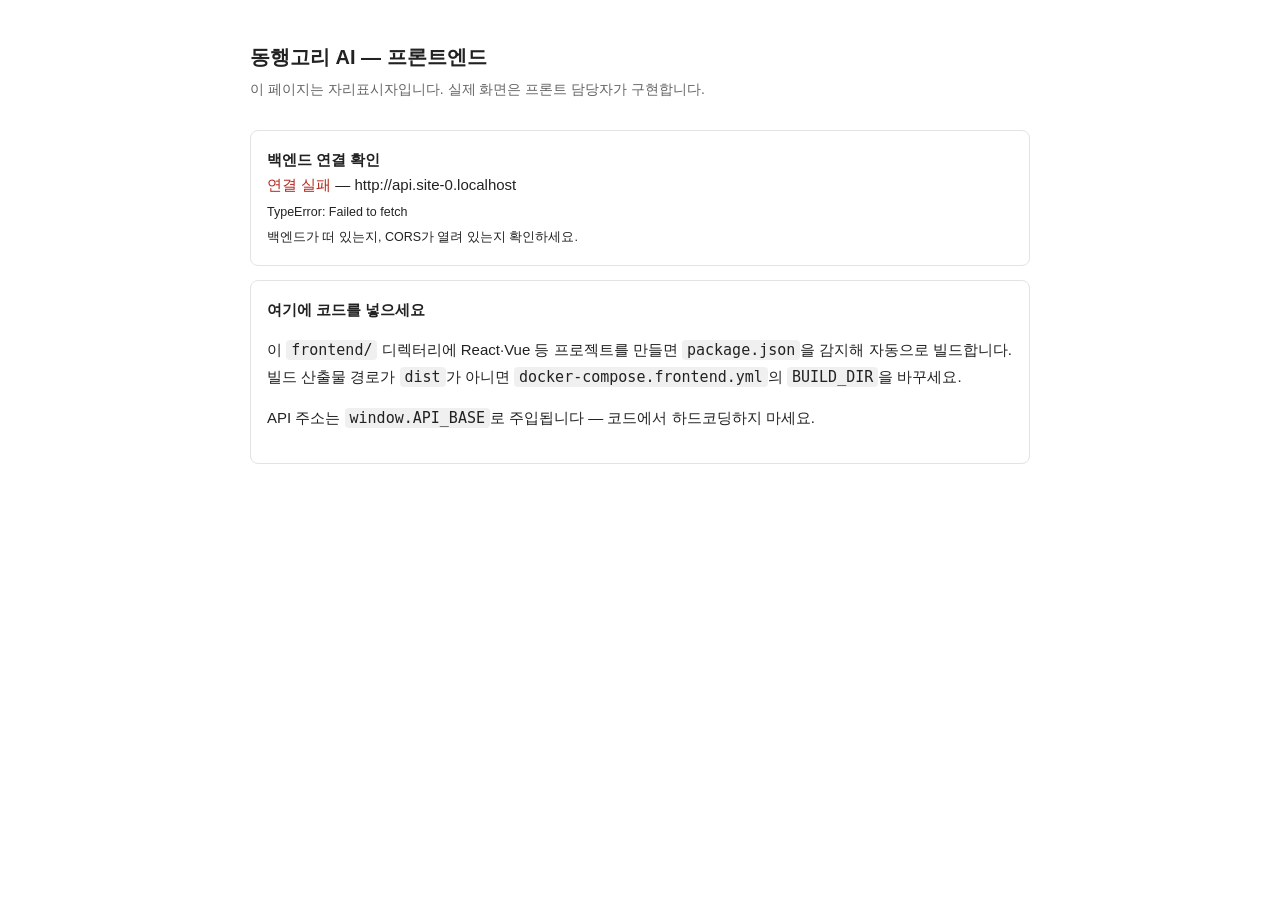
==== frontend/public/index.html @ f9913fb8 "프론트 자리표시자 API 주소 도출 버그 수정 location.origin.replace('//', '//api.') 는 첫 라벨을 '교체'하지 않고 '접두'로 붙인다. 그래서 d" ====
<!doctype html>
<html lang="ko">
<meta charset="utf-8">
<meta name="viewport" content="width=device-width, initial-scale=1">
<title>동행고리 AI — 프론트 자리</title>
<style>
  body { font: 15px/1.7 -apple-system, 'Apple SD Gothic Neo', sans-serif;
         max-width: 780px; margin: 40px auto; padding: 0 20px; color: #222; }
  h1 { font-size: 20px; margin-bottom: 4px; }
  .sub { color: #666; font-size: 14px; margin-bottom: 28px; }
  .box { border: 1px solid #e3e3e3; border-radius: 8px; padding: 16px; margin: 14px 0; }
  .ok { color: #0a7a34; } .bad { color: #b3261e; }
  pre { background: #f6f6f6; padding: 12px; border-radius: 6px; overflow: auto; font-size: 13px; }
  code { background: #f0f0f0; padding: 1px 5px; border-radius: 4px; }
</style>

<h1>동행고리 AI — 프론트엔드</h1>
<div class="sub">이 페이지는 자리표시자입니다. 실제 화면은 프론트 담당자가 구현합니다.</div>

<div class="box">
  <strong>백엔드 연결 확인</strong>
  <div id="result">확인 중…</div>
  <pre id="detail" hidden></pre>
</div>

<div class="box">
  <strong>여기에 코드를 넣으세요</strong>
  <p>이 <code>frontend/</code> 디렉터리에 React·Vue 등 프로젝트를 만들면
     <code>package.json</code>을 감지해 자동으로 빌드합니다.
     빌드 산출물 경로가 <code>dist</code>가 아니면
     <code>docker-compose.frontend.yml</code>의 <code>BUILD_DIR</code>을 바꾸세요.</p>
  <p>API 주소는 <code>window.API_BASE</code>로 주입됩니다 —
     코드에서 하드코딩하지 마세요.</p>
</div>

<script>
  // API 주소는 빌드 시점이 아니라 실행 시점에 정해진다.
  // 로컬 개발이면 localhost:8000, 배포면 첫 라벨을 api 로 바꾼 주소.
  //   donghaenggori.dohyeongops.com → api.dohyeongops.com
  // (접두로 붙이면 api.donghaenggori.dohyeongops.com 이 되어 존재하지 않는다)
  window.API_BASE = (function () {
    var h = location.hostname;
    if (h === 'localhost' || h === '127.0.0.1') return 'http://localhost:8000';
    var p = h.split('.');
    if (p.length >= 3) p[0] = 'api';      // 서브도메인 교체
    else p.unshift('api');                // 최상위 도메인이면 앞에 붙임
    return location.protocol + '//' + p.join('.');
  })();

  const el = document.getElementById('result');
  const detail = document.getElementById('detail');

  fetch(window.API_BASE + '/api/status')
    .then(r => r.json())
    .then(d => {
      el.innerHTML = '<span class="ok">연결됨</span> — ' + window.API_BASE
        + '<br>의도 모델: <b>' + d.intent_model + '</b>'
        + (d.stt ? ' · STT: <b>' + d.stt.model + ' / ' + d.stt.device + '</b>' : '');
      detail.hidden = false;
      detail.textContent = JSON.stringify(d, null, 2);
    })
    .catch(e => {
      el.innerHTML = '<span class="bad">연결 실패</span> — ' + window.API_BASE
        + '<br><small>' + e + '</small>'
        + '<br><small>백엔드가 떠 있는지, CORS가 열려 있는지 확인하세요.</small>';
    });
</script>
</html>
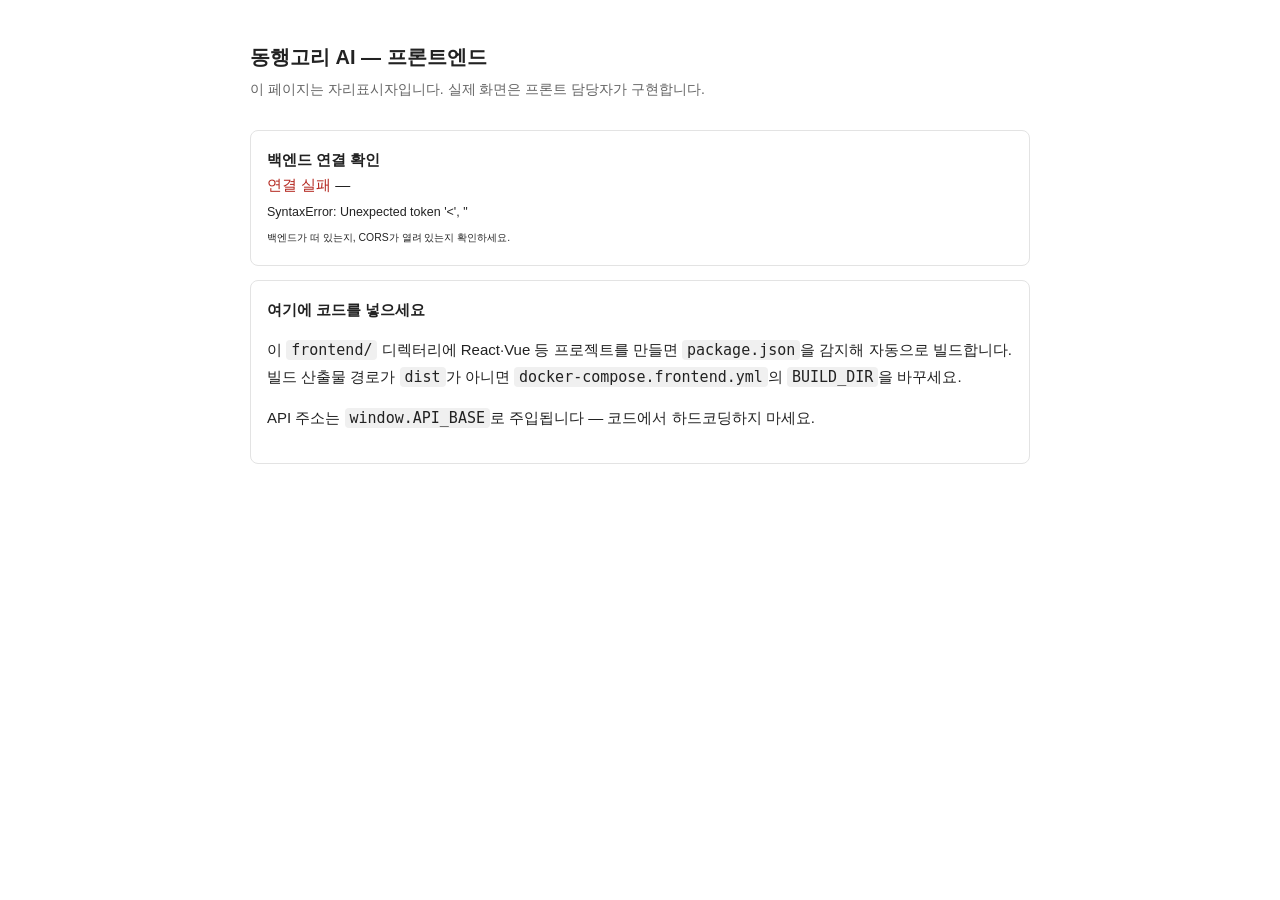
==== commit 2c252564: "프론트/백엔드를 같은 오리진으로 — nginx 리버스 프록시 서브도메인을 나눴더니(api.dohyeongops.com) 문제가 겹쳤다.   · Access 를 API 에 걸면 브라" ====
--- a/frontend/public/index.html
+++ b/frontend/public/index.html
@@ -34,18 +34,16 @@
 </div>
 
 <script>
-  // API 주소는 빌드 시점이 아니라 실행 시점에 정해진다.
-  // 로컬 개발이면 localhost:8000, 배포면 첫 라벨을 api 로 바꾼 주소.
-  //   donghaenggori.dohyeongops.com → api.dohyeongops.com
-  // (접두로 붙이면 api.donghaenggori.dohyeongops.com 이 되어 존재하지 않는다)
-  window.API_BASE = (function () {
-    var h = location.hostname;
-    if (h === 'localhost' || h === '127.0.0.1') return 'http://localhost:8000';
-    var p = h.split('.');
-    if (p.length >= 3) p[0] = 'api';      // 서브도메인 교체
-    else p.unshift('api');                // 최상위 도메인이면 앞에 붙임
-    return location.protocol + '//' + p.join('.');
-  })();
+  // API 는 같은 오리진이다. nginx 가 /api/ 를 백엔드 컨테이너로 넘긴다.
+  // 그래서 주소를 만들 필요가 없다 — 상대 경로만 쓰면 된다.
+  //
+  // 예외는 프론트를 npm run dev(:5173 등)로 띄웠을 때뿐이다. 그때는 nginx 를
+  // 거치지 않으므로 백엔드를 직접 가리킨다. 개발 서버의 proxy 설정을 쓰면
+  // 이 분기도 없앨 수 있다(frontend/README.md 참조).
+  window.API_BASE = (location.port && location.port !== '80' && location.port !== '443'
+                     && location.hostname === 'localhost' && location.port !== '3000')
+      ? 'http://localhost:8000'
+      : '';
 
   const el = document.getElementById('result');
   const detail = document.getElementById('detail');
@@ -53,7 +51,7 @@
   fetch(window.API_BASE + '/api/status')
     .then(r => r.json())
     .then(d => {
-      el.innerHTML = '<span class="ok">연결됨</span> — ' + window.API_BASE
+      el.innerHTML = '<span class="ok">연결됨</span> — ' + (window.API_BASE || location.origin + " (같은 오리진)")
         + '<br>의도 모델: <b>' + d.intent_model + '</b>'
         + (d.stt ? ' · STT: <b>' + d.stt.model + ' / ' + d.stt.device + '</b>' : '');
       detail.hidden = false;
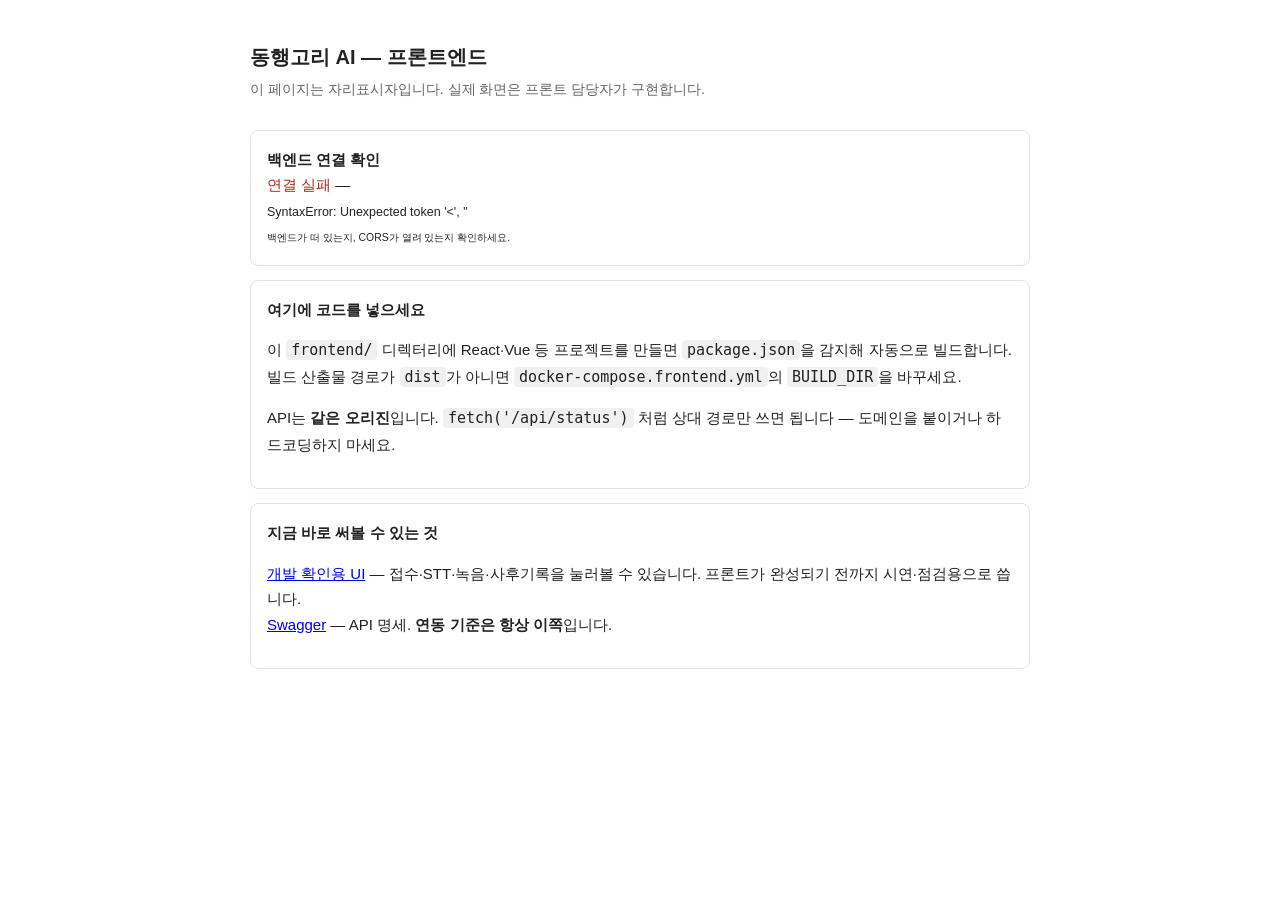
==== commit c4dd8d18: "개발 확인용 UI 를 /dev 로 되살림 프론트가 / 를 가져가면서 백엔드의 개발 UI(접수 폼·STT·녹음·사후기록)가 터널로는 접근할 수 없게 됐다. 프론트가 완성되기 전까지 " ====
--- a/frontend/public/index.html
+++ b/frontend/public/index.html
@@ -29,8 +29,17 @@
      <code>package.json</code>을 감지해 자동으로 빌드합니다.
      빌드 산출물 경로가 <code>dist</code>가 아니면
      <code>docker-compose.frontend.yml</code>의 <code>BUILD_DIR</code>을 바꾸세요.</p>
-  <p>API 주소는 <code>window.API_BASE</code>로 주입됩니다 —
-     코드에서 하드코딩하지 마세요.</p>
+  <p>API는 <strong>같은 오리진</strong>입니다. <code>fetch('/api/status')</code> 처럼
+     상대 경로만 쓰면 됩니다 — 도메인을 붙이거나 하드코딩하지 마세요.</p>
+</div>
+
+<div class="box">
+  <strong>지금 바로 써볼 수 있는 것</strong>
+  <p>
+    <a href="/dev">개발 확인용 UI</a> — 접수·STT·녹음·사후기록을 눌러볼 수 있습니다.
+    프론트가 완성되기 전까지 시연·점검용으로 씁니다.<br>
+    <a href="/docs">Swagger</a> — API 명세. <b>연동 기준은 항상 이쪽</b>입니다.
+  </p>
 </div>
 
 <script>
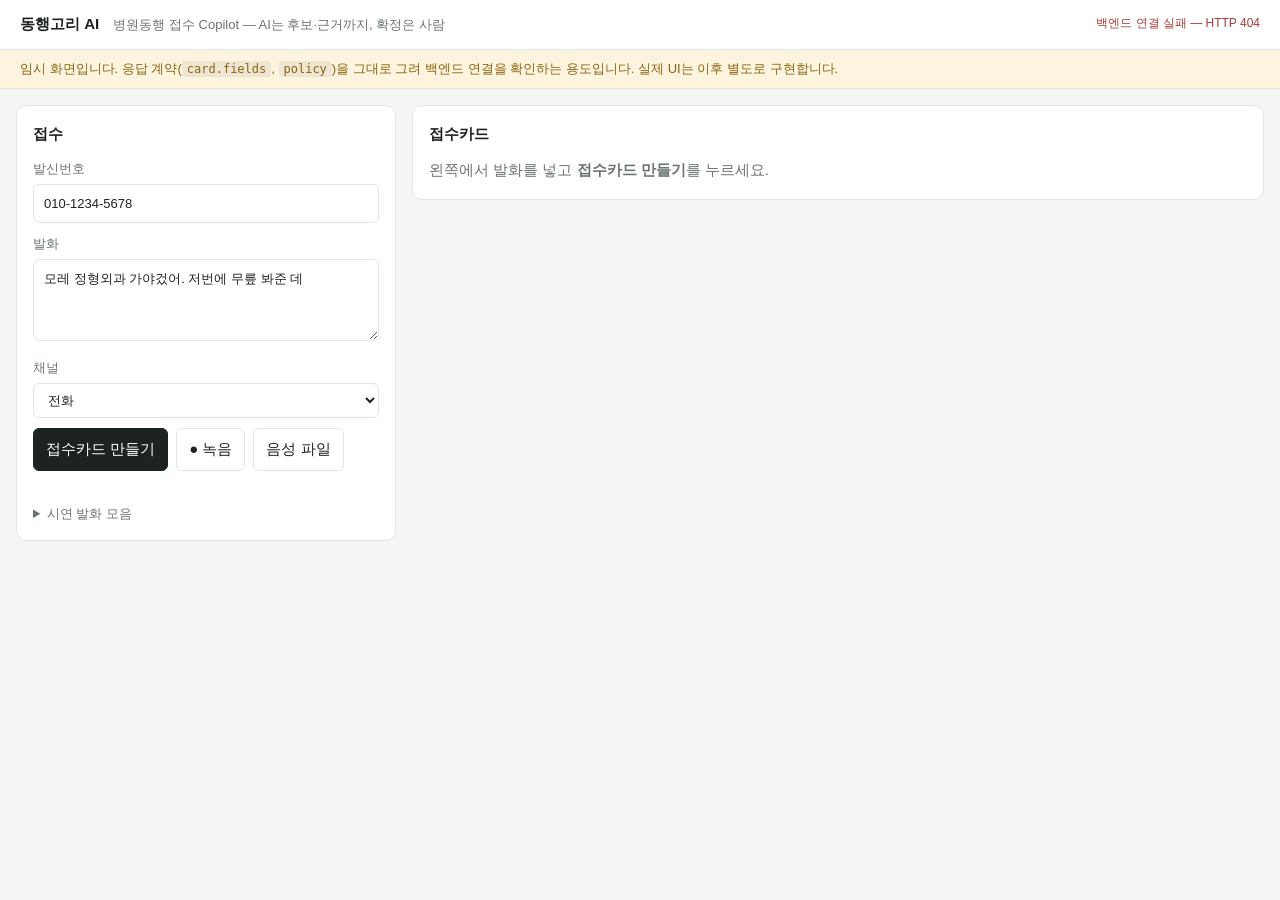
==== commit b8c1bd6e: "feat: 임시 웹 화면 — 계약을 그대로 그려 연결 지점을 잡는다 프론트를 제대로 만들기 전에, 백엔드 응답을 눈으로 보고 배선을 확인할 수 있는 최소 화면을 넣었다. 빌드 도구" ====
--- a/frontend/public/index.html
+++ b/frontend/public/index.html
@@ -1,75 +1,81 @@
 <!doctype html>
 <html lang="ko">
+<head>
 <meta charset="utf-8">
 <meta name="viewport" content="width=device-width, initial-scale=1">
-<title>동행고리 AI — 프론트 자리</title>
-<style>
-  body { font: 15px/1.7 -apple-system, 'Apple SD Gothic Neo', sans-serif;
-         max-width: 780px; margin: 40px auto; padding: 0 20px; color: #222; }
-  h1 { font-size: 20px; margin-bottom: 4px; }
-  .sub { color: #666; font-size: 14px; margin-bottom: 28px; }
-  .box { border: 1px solid #e3e3e3; border-radius: 8px; padding: 16px; margin: 14px 0; }
-  .ok { color: #0a7a34; } .bad { color: #b3261e; }
-  pre { background: #f6f6f6; padding: 12px; border-radius: 6px; overflow: auto; font-size: 13px; }
-  code { background: #f0f0f0; padding: 1px 5px; border-radius: 4px; }
-</style>
+<title>동행고리 AI</title>
+<link rel="stylesheet" href="style.css">
+</head>
+<body>
 
-<h1>동행고리 AI — 프론트엔드</h1>
-<div class="sub">이 페이지는 자리표시자입니다. 실제 화면은 프론트 담당자가 구현합니다.</div>
+<header class="topbar">
+  <div>
+    <strong>동행고리 AI</strong>
+    <span class="sub">병원동행 접수 Copilot — AI는 후보·근거까지, 확정은 사람</span>
+  </div>
+  <div class="status" id="sysStatus">상태 확인 중…</div>
+</header>
 
-<div class="box">
-  <strong>백엔드 연결 확인</strong>
-  <div id="result">확인 중…</div>
-  <pre id="detail" hidden></pre>
+<!--
+  임시 화면이다. 배선을 확인하고 계약을 눈으로 보려고 만든 것이라
+  디자인은 최소한만 넣었다. 제대로 만들 때 api.js 는 그대로 쓰고
+  이 파일과 style.css 만 갈아끼우면 된다.
+-->
+<div class="note">
+  임시 화면입니다. 응답 계약(<code>card.fields</code>, <code>policy</code>)을 그대로 그려
+  백엔드 연결을 확인하는 용도입니다. 실제 UI는 이후 별도로 구현합니다.
 </div>
 
-<div class="box">
-  <strong>여기에 코드를 넣으세요</strong>
-  <p>이 <code>frontend/</code> 디렉터리에 React·Vue 등 프로젝트를 만들면
-     <code>package.json</code>을 감지해 자동으로 빌드합니다.
-     빌드 산출물 경로가 <code>dist</code>가 아니면
-     <code>docker-compose.frontend.yml</code>의 <code>BUILD_DIR</code>을 바꾸세요.</p>
-  <p>API는 <strong>같은 오리진</strong>입니다. <code>fetch('/api/status')</code> 처럼
-     상대 경로만 쓰면 됩니다 — 도메인을 붙이거나 하드코딩하지 마세요.</p>
-</div>
+<main>
+  <!-- ── 화면 02 접수 입력 ───────────────────────────── -->
+  <section class="panel">
+    <h2>접수</h2>
 
-<div class="box">
-  <strong>지금 바로 써볼 수 있는 것</strong>
-  <p>
-    <a href="/dev">개발 확인용 UI</a> — 접수·STT·녹음·사후기록을 눌러볼 수 있습니다.
-    프론트가 완성되기 전까지 시연·점검용으로 씁니다.<br>
-    <a href="/docs">Swagger</a> — API 명세. <b>연동 기준은 항상 이쪽</b>입니다.
-  </p>
-</div>
+    <label>발신번호
+      <input id="phone" value="010-1234-5678" placeholder="010-0000-0000">
+    </label>
 
-<script>
-  // API 는 같은 오리진이다. nginx 가 /api/ 를 백엔드 컨테이너로 넘긴다.
-  // 그래서 주소를 만들 필요가 없다 — 상대 경로만 쓰면 된다.
-  //
-  // 예외는 프론트를 npm run dev(:5173 등)로 띄웠을 때뿐이다. 그때는 nginx 를
-  // 거치지 않으므로 백엔드를 직접 가리킨다. 개발 서버의 proxy 설정을 쓰면
-  // 이 분기도 없앨 수 있다(frontend/README.md 참조).
-  window.API_BASE = (location.port && location.port !== '80' && location.port !== '443'
-                     && location.hostname === 'localhost' && location.port !== '3000')
-      ? 'http://localhost:8000'
-      : '';
+    <label>발화
+      <textarea id="utterance" rows="3"
+        placeholder="예) 모레 정형외과 가야겄어. 저번에 무릎 봐준 데">모레 정형외과 가야겄어. 저번에 무릎 봐준 데</textarea>
+    </label>
 
-  const el = document.getElementById('result');
-  const detail = document.getElementById('detail');
+    <label>채널
+      <select id="channel">
+        <option>전화</option>
+        <option>앱·웹(보호자)</option>
+        <option>직접(기관)</option>
+      </select>
+    </label>
 
-  fetch(window.API_BASE + '/api/status')
-    .then(r => r.json())
-    .then(d => {
-      el.innerHTML = '<span class="ok">연결됨</span> — ' + (window.API_BASE || location.origin + " (같은 오리진)")
-        + '<br>의도 모델: <b>' + d.intent_model + '</b>'
-        + (d.stt ? ' · STT: <b>' + d.stt.model + ' / ' + d.stt.device + '</b>' : '');
-      detail.hidden = false;
-      detail.textContent = JSON.stringify(d, null, 2);
-    })
-    .catch(e => {
-      el.innerHTML = '<span class="bad">연결 실패</span> — ' + window.API_BASE
-        + '<br><small>' + e + '</small>'
-        + '<br><small>백엔드가 떠 있는지, CORS가 열려 있는지 확인하세요.</small>';
-    });
-</script>
+    <div class="row">
+      <button id="btnIntake" class="primary">접수카드 만들기</button>
+      <button id="btnRec">● 녹음</button>
+      <input type="file" id="audioFile" accept="audio/*" hidden>
+      <button id="btnPick">음성 파일</button>
+    </div>
+    <div class="hint" id="recHint"></div>
+
+    <details class="samples">
+      <summary>시연 발화 모음</summary>
+      <button class="sample" data-phone="010-1234-5678" data-text="모레 정형외과 가야겄어. 저번에 무릎 봐준 데">단골 → 확인됨</button>
+      <button class="sample" data-phone="010-1234-5678" data-text="내일 아니고 모레 오후 2시 반에 가야 해">날짜 자기수정 + 시각</button>
+      <button class="sample" data-phone="010-1234-5678" data-text="모레 3시에 정형외과 가야 해">오전·오후 불명 → 되묻기</button>
+      <button class="sample" data-phone="010-7777-8888" data-text="내일 그 큰 병원 좀 가야 쓰겄는디">이력 없음 → 확인 필요</button>
+      <button class="sample" data-phone="010-9876-5432" data-text="느그 어매 병원 좀 델꼬 가야 쓰겄는디">보호자 대리 전화</button>
+      <button class="sample" data-phone="010-0000-0000" data-text="병원 좀 가야 해">미등록 번호</button>
+      <button class="sample" data-phone="010-1234-5678" data-text="가슴이 답답하고 숨이 차">긴급 → 접수 중단</button>
+      <button class="sample" data-phone="010-1234-5678" data-text="고맙습니다 수고하세요">확신 낮은 긴급 → 확인 요청</button>
+    </details>
+  </section>
+
+  <!-- ── 화면 03 접수카드 ────────────────────────────── -->
+  <section class="panel" id="resultPanel">
+    <h2>접수카드</h2>
+    <div id="result" class="empty">왼쪽에서 발화를 넣고 <b>접수카드 만들기</b>를 누르세요.</div>
+  </section>
+</main>
+
+<script type="module" src="app.js"></script>
+</body>
 </html>
--- a/frontend/public/style.css
+++ b/frontend/public/style.css
@@ -0,0 +1,117 @@
+/* 임시 화면용 최소 스타일. 제대로 만들 때 통째로 버려도 되는 파일이다. */
+
+:root {
+  --ink: #1c2320; --muted: #6b7570; --line: #e2e6e3; --paper: #fff;
+  --ok: #1f7a4d; --ok-bg: #e9f5ee;
+  --guess: #8a6410; --guess-bg: #fdf4e0;
+  --need: #a63b36; --need-bg: #fdecea;
+}
+
+* { box-sizing: border-box; }
+body {
+  margin: 0; color: var(--ink); background: #f5f6f4;
+  font: 15px/1.65 -apple-system, 'Apple SD Gothic Neo', 'Malgun Gothic', sans-serif;
+}
+
+.topbar {
+  display: flex; justify-content: space-between; align-items: center; gap: 16px;
+  padding: 12px 20px; background: var(--paper); border-bottom: 1px solid var(--line);
+}
+.topbar .sub { color: var(--muted); font-size: 13px; margin-left: 10px; }
+.status { font-size: 12px; color: var(--muted); text-align: right; }
+.status.warn { color: var(--guess); }
+.status.bad { color: var(--need); }
+
+.note {
+  margin: 0; padding: 8px 20px; font-size: 13px;
+  background: var(--guess-bg); color: var(--guess); border-bottom: 1px solid var(--line);
+}
+code { background: rgba(0,0,0,.06); padding: 1px 5px; border-radius: 4px; font-size: 12px; }
+
+main {
+  display: grid; grid-template-columns: minmax(300px, 380px) 1fr;
+  gap: 16px; padding: 16px; align-items: start;
+}
+@media (max-width: 820px) { main { grid-template-columns: 1fr; } }
+
+.panel {
+  background: var(--paper); border: 1px solid var(--line); border-radius: 10px; padding: 16px;
+}
+.panel h2 { margin: 0 0 12px; font-size: 15px; }
+h3 { font-size: 13px; margin: 0 0 6px; color: var(--muted); font-weight: 600; }
+
+label { display: block; margin-bottom: 10px; font-size: 13px; color: var(--muted); }
+input, textarea, select {
+  width: 100%; margin-top: 4px; padding: 8px 10px; font: inherit;
+  border: 1px solid var(--line); border-radius: 6px; background: #fff; color: var(--ink);
+}
+textarea { resize: vertical; }
+
+.row { display: flex; gap: 8px; flex-wrap: wrap; margin-top: 4px; }
+button {
+  padding: 8px 12px; font: inherit; cursor: pointer;
+  border: 1px solid var(--line); border-radius: 6px; background: #fff; color: var(--ink);
+}
+button:hover { background: #f2f4f2; }
+button.primary { background: var(--ink); color: #fff; border-color: var(--ink); }
+button.primary:hover { opacity: .9; }
+.hint { font-size: 12px; color: var(--muted); margin-top: 6px; min-height: 1em; }
+
+.samples { margin-top: 14px; font-size: 13px; }
+.samples summary { cursor: pointer; color: var(--muted); }
+.samples button { display: block; width: 100%; text-align: left; margin-top: 6px; font-size: 13px; }
+
+/* ── 결과 ─────────────────────────────────────────── */
+.empty, .loading { color: var(--muted); }
+.bad { color: var(--need); }
+
+.summary { font-size: 16px; font-weight: 600; margin-bottom: 6px; }
+.meta { display: flex; flex-wrap: wrap; gap: 12px; font-size: 13px; color: var(--muted); }
+.meta .src { font-variant-numeric: tabular-nums; }
+blockquote {
+  margin: 10px 0; padding: 8px 12px; background: #f7f8f7;
+  border-left: 3px solid var(--line); border-radius: 0 6px 6px 0; color: #444;
+}
+
+.flags { display: flex; gap: 6px; flex-wrap: wrap; margin-bottom: 12px; }
+.flag {
+  font-size: 12px; padding: 2px 8px; border-radius: 999px;
+  background: var(--need-bg); color: var(--need);
+}
+
+.fields { display: grid; gap: 10px; grid-template-columns: repeat(auto-fit, minmax(220px, 1fr)); }
+.field { border: 1px solid var(--line); border-radius: 8px; padding: 10px 12px; }
+.field-head { display: flex; justify-content: space-between; align-items: center; gap: 8px; }
+.field-label { font-size: 12px; color: var(--muted); }
+.field-value { font-size: 15px; font-weight: 600; margin: 4px 0 6px; }
+.field-value.missing { color: var(--need); font-weight: 400; }
+
+.badge { font-size: 11px; padding: 2px 8px; border-radius: 999px; background: #eee; color: #555; }
+.badge.ok { background: var(--ok-bg); color: var(--ok); }
+.badge.guess { background: var(--guess-bg); color: var(--guess); }
+.badge.need { background: var(--need-bg); color: var(--need); }
+
+.evidence { margin: 0; padding-left: 16px; font-size: 12px; color: var(--muted); }
+.evidence li { margin: 2px 0; }
+
+.block { margin-top: 16px; }
+.need { display: flex; align-items: center; gap: 8px; margin-bottom: 4px; }
+.questions, .facilities { margin: 0; padding-left: 18px; font-size: 13px; }
+.questions li, .facilities li { margin: 3px 0; }
+.facilities li { list-style: none; margin-left: -18px; }
+
+.policy {
+  margin-top: 16px; padding-top: 10px; border-top: 1px solid var(--line);
+  font-size: 12px; color: var(--muted);
+}
+
+.stt { font-size: 13px; margin-bottom: 10px; color: var(--muted); }
+.stt.warn { color: var(--guess); }
+
+/* 긴급 — 확신 있는 긴급과 '이해 못 함'을 색으로 구분한다 */
+.urgent { border-radius: 8px; padding: 14px 16px; }
+.urgent.hard { background: var(--need-bg); border: 1px solid var(--need); color: var(--need); }
+.urgent.soft { background: var(--guess-bg); border: 1px solid var(--guess); color: var(--guess); }
+.urgent-title { font-weight: 700; font-size: 16px; margin-bottom: 6px; }
+.urgent p { margin: 4px 0; color: var(--ink); }
+.urgent .small { font-size: 12px; color: var(--muted); }
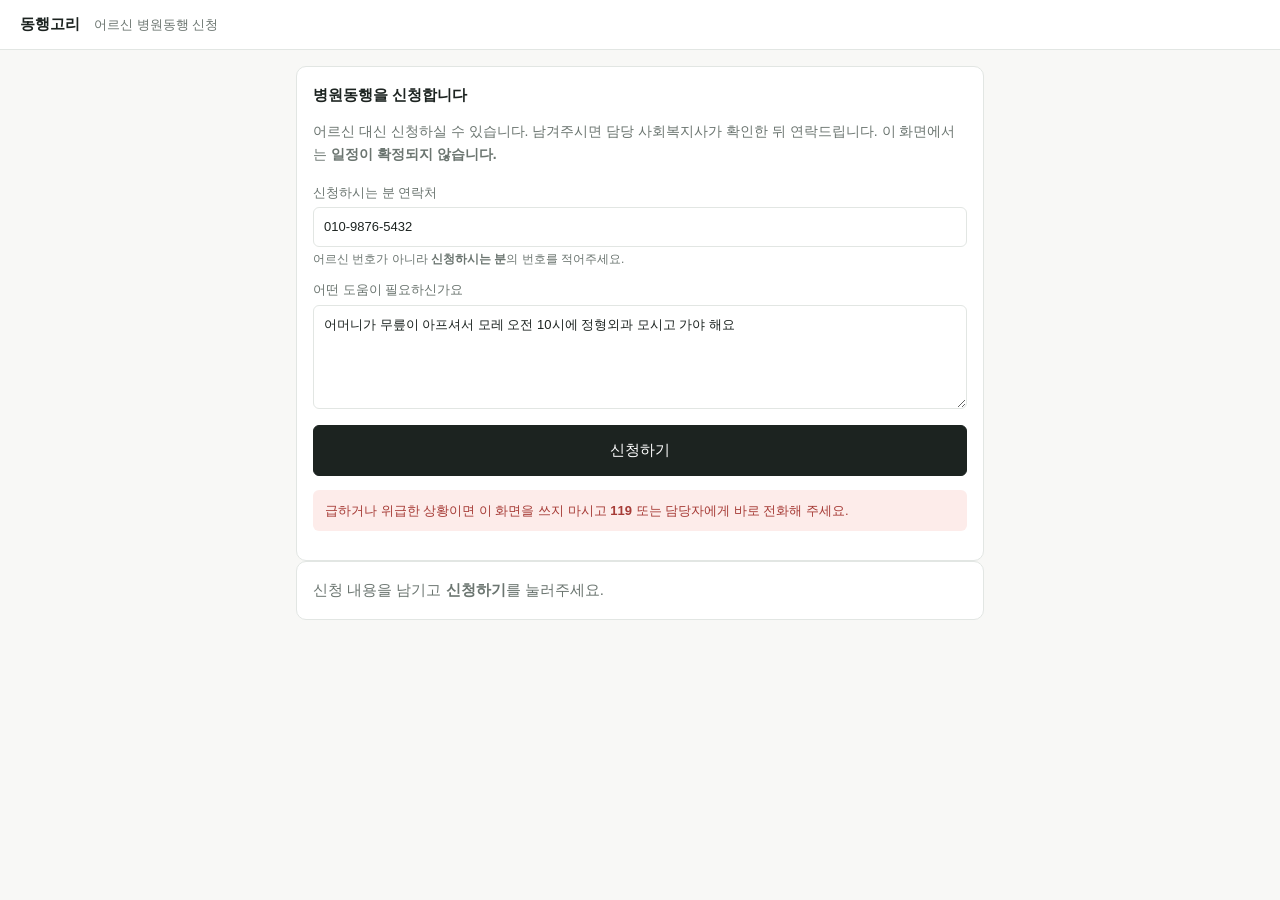
==== commit 634008e1: "feat: 보호자 웹과 사회복지사 콘솔을 나눈다 화면을 둘로 나눴다. 나눈 기준은 디자인이 아니라 권한이다.   /        보호자 신청 — 신청만 한다. 확정·승인·감사로그 " ====
--- a/frontend/public/index.html
+++ b/frontend/public/index.html
@@ -3,79 +3,49 @@
 <head>
 <meta charset="utf-8">
 <meta name="viewport" content="width=device-width, initial-scale=1">
-<title>동행고리 AI</title>
+<title>동행고리 — 병원동행 신청</title>
 <link rel="stylesheet" href="style.css">
 </head>
-<body>
+<body class="guardian">
 
 <header class="topbar">
   <div>
-    <strong>동행고리 AI</strong>
-    <span class="sub">병원동행 접수 Copilot — AI는 후보·근거까지, 확정은 사람</span>
+    <strong>동행고리</strong>
+    <span class="sub">어르신 병원동행 신청</span>
   </div>
-  <div class="status" id="sysStatus">상태 확인 중…</div>
 </header>
 
-<!--
-  임시 화면이다. 배선을 확인하고 계약을 눈으로 보려고 만든 것이라
-  디자인은 최소한만 넣었다. 제대로 만들 때 api.js 는 그대로 쓰고
-  이 파일과 style.css 만 갈아끼우면 된다.
--->
-<div class="note">
-  임시 화면입니다. 응답 계약(<code>card.fields</code>, <code>policy</code>)을 그대로 그려
-  백엔드 연결을 확인하는 용도입니다. 실제 UI는 이후 별도로 구현합니다.
-</div>
+<main class="single">
+  <section class="panel">
+    <h2>병원동행을 신청합니다</h2>
+    <p class="lead">
+      어르신 대신 신청하실 수 있습니다. 남겨주시면 담당 사회복지사가 확인한 뒤
+      연락드립니다. 이 화면에서는 <b>일정이 확정되지 않습니다.</b>
+    </p>
 
-<main>
-  <!-- ── 화면 02 접수 입력 ───────────────────────────── -->
-  <section class="panel">
-    <h2>접수</h2>
-
-    <label>발신번호
-      <input id="phone" value="010-1234-5678" placeholder="010-0000-0000">
+    <label>신청하시는 분 연락처
+      <input id="phone" inputmode="tel" placeholder="010-0000-0000" value="010-9876-5432">
+      <span class="help">어르신 번호가 아니라 <b>신청하시는 분</b>의 번호를 적어주세요.</span>
     </label>
 
-    <label>발화
-      <textarea id="utterance" rows="3"
-        placeholder="예) 모레 정형외과 가야겄어. 저번에 무릎 봐준 데">모레 정형외과 가야겄어. 저번에 무릎 봐준 데</textarea>
+    <label>어떤 도움이 필요하신가요
+      <textarea id="utterance" rows="4"
+        placeholder="예) 어머니가 무릎이 아프셔서 모레 오전에 정형외과 모시고 가야 해요">어머니가 무릎이 아프셔서 모레 오전 10시에 정형외과 모시고 가야 해요</textarea>
     </label>
 
-    <label>채널
-      <select id="channel">
-        <option>전화</option>
-        <option>앱·웹(보호자)</option>
-        <option>직접(기관)</option>
-      </select>
-    </label>
+    <button id="btnSubmit" class="primary wide">신청하기</button>
 
-    <div class="row">
-      <button id="btnIntake" class="primary">접수카드 만들기</button>
-      <button id="btnRec">● 녹음</button>
-      <input type="file" id="audioFile" accept="audio/*" hidden>
-      <button id="btnPick">음성 파일</button>
-    </div>
-    <div class="hint" id="recHint"></div>
-
-    <details class="samples">
-      <summary>시연 발화 모음</summary>
-      <button class="sample" data-phone="010-1234-5678" data-text="모레 정형외과 가야겄어. 저번에 무릎 봐준 데">단골 → 확인됨</button>
-      <button class="sample" data-phone="010-1234-5678" data-text="내일 아니고 모레 오후 2시 반에 가야 해">날짜 자기수정 + 시각</button>
-      <button class="sample" data-phone="010-1234-5678" data-text="모레 3시에 정형외과 가야 해">오전·오후 불명 → 되묻기</button>
-      <button class="sample" data-phone="010-7777-8888" data-text="내일 그 큰 병원 좀 가야 쓰겄는디">이력 없음 → 확인 필요</button>
-      <button class="sample" data-phone="010-9876-5432" data-text="느그 어매 병원 좀 델꼬 가야 쓰겄는디">보호자 대리 전화</button>
-      <button class="sample" data-phone="010-0000-0000" data-text="병원 좀 가야 해">미등록 번호</button>
-      <button class="sample" data-phone="010-1234-5678" data-text="가슴이 답답하고 숨이 차">긴급 → 접수 중단</button>
-      <button class="sample" data-phone="010-1234-5678" data-text="고맙습니다 수고하세요">확신 낮은 긴급 → 확인 요청</button>
-    </details>
+    <p class="notice">
+      급하거나 위급한 상황이면 이 화면을 쓰지 마시고 <b>119</b> 또는 담당자에게
+      바로 전화해 주세요.
+    </p>
   </section>
 
-  <!-- ── 화면 03 접수카드 ────────────────────────────── -->
-  <section class="panel" id="resultPanel">
-    <h2>접수카드</h2>
-    <div id="result" class="empty">왼쪽에서 발화를 넣고 <b>접수카드 만들기</b>를 누르세요.</div>
+  <section class="panel">
+    <div id="result" class="empty">신청 내용을 남기고 <b>신청하기</b>를 눌러주세요.</div>
   </section>
 </main>
 
-<script type="module" src="app.js"></script>
+<script type="module" src="guardian.js"></script>
 </body>
 </html>
--- a/frontend/public/style.css
+++ b/frontend/public/style.css
@@ -115,3 +115,46 @@
 .urgent-title { font-weight: 700; font-size: 16px; margin-bottom: 6px; }
 .urgent p { margin: 4px 0; color: var(--ink); }
 .urgent .small { font-size: 12px; color: var(--muted); }
+
+/* ── 보호자 웹 ─────────────────────────────────────── */
+main.single { display: block; max-width: 720px; margin: 0 auto; }
+body.guardian { background: #f8f8f6; }
+.lead { color: var(--muted); font-size: 14px; margin: 0 0 16px; }
+.help { display: block; font-size: 12px; color: var(--muted); margin-top: 3px; }
+button.wide { width: 100%; padding: 12px; font-size: 15px; }
+.notice {
+  margin-top: 14px; padding: 10px 12px; border-radius: 6px; font-size: 13px;
+  background: var(--need-bg); color: var(--need);
+}
+.receipt-title { font-size: 17px; font-weight: 700; margin-bottom: 4px; }
+dl.receipt { display: grid; grid-template-columns: auto 1fr; gap: 6px 14px; margin: 12px 0; }
+dl.receipt dt { color: var(--muted); font-size: 13px; }
+dl.receipt dd { margin: 0; font-weight: 600; }
+.quote { background: #f4f5f3; border-radius: 6px; padding: 10px 12px; font-size: 13px; color: #444; }
+.ask { margin-top: 14px; }
+.ask ul { margin: 0; padding-left: 18px; font-size: 13px; color: var(--muted); }
+.small { font-size: 12px; color: var(--muted); margin-top: 12px; }
+
+/* ── 사회복지사 콘솔 ───────────────────────────────── */
+main.single .panel { max-width: none; }
+body:has(.tabs) main.single { max-width: 1100px; }
+.tabs { display: flex; gap: 6px; padding: 10px 16px 0; }
+.tab { border-radius: 6px 6px 0 0; border-bottom-color: transparent; }
+.tab.active { background: var(--paper); font-weight: 600; }
+.view.hidden { display: none; }
+.two { display: grid; grid-template-columns: minmax(260px, 340px) 1fr; gap: 16px; align-items: start; }
+@media (max-width: 860px) { .two { grid-template-columns: 1fr; } }
+
+.counts { display: flex; gap: 10px; margin-bottom: 14px; flex-wrap: wrap; }
+.count {
+  display: flex; flex-direction: column; align-items: center; min-width: 76px;
+  padding: 8px 12px; border: 1px solid var(--line); border-radius: 8px;
+}
+.count b { font-size: 20px; }
+.count span { font-size: 12px; color: var(--muted); }
+.count.alarm { border-color: var(--need); background: var(--need-bg); color: var(--need); }
+
+table.list { width: 100%; border-collapse: collapse; font-size: 13px; }
+table.list td { padding: 7px 8px; border-bottom: 1px solid var(--line); }
+table.list td.dim { color: var(--muted); }
+table.list td.bad { color: var(--need); }
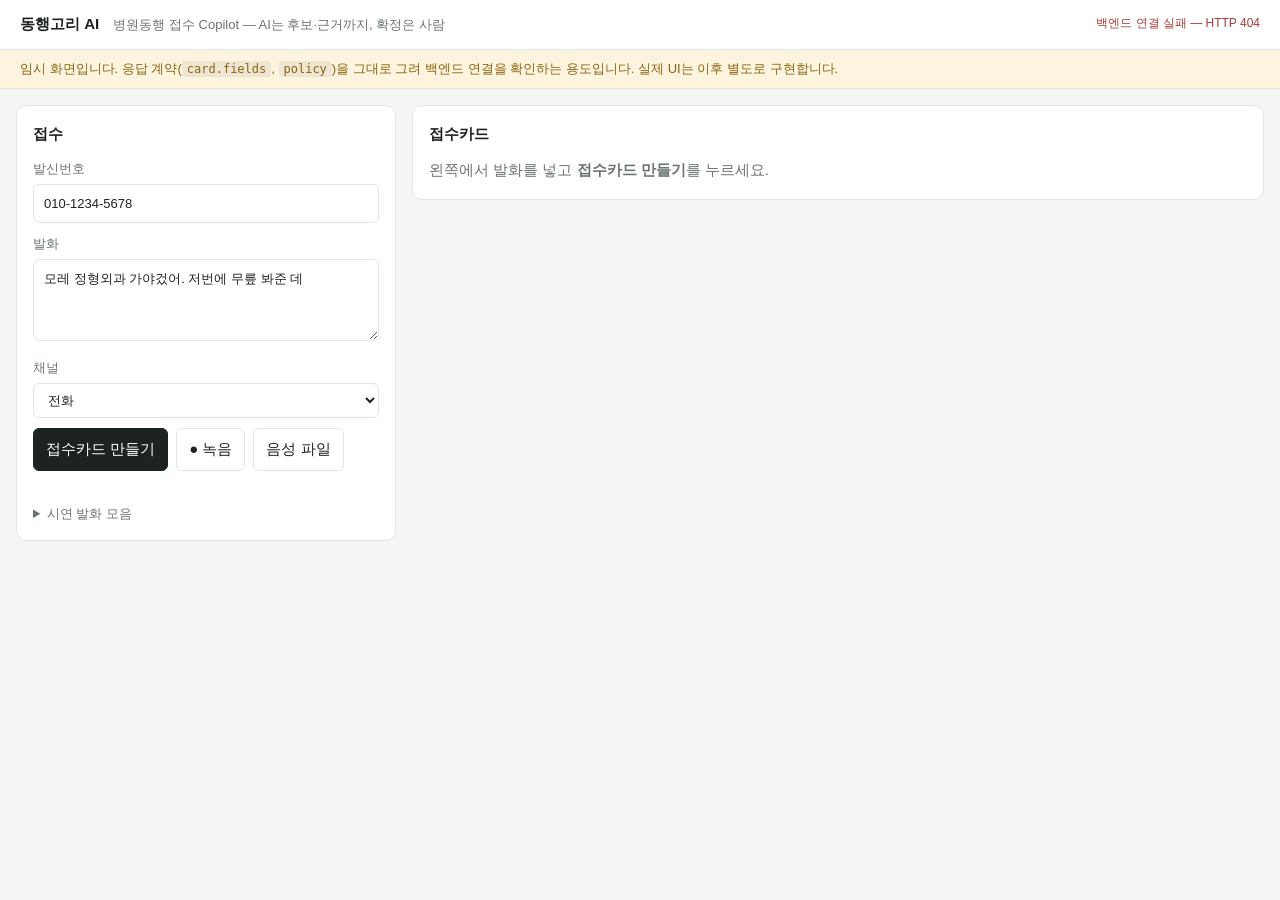
==== commit 516a6ee3: "Merge pull request #3 from cirphere/feat/web-scaffold 임시 웹 화면 — 계약을 그대로 그려 연결 지점을 잡는다" ====
--- a/frontend/public/index.html
+++ b/frontend/public/index.html
@@ -3,49 +3,79 @@
 <head>
 <meta charset="utf-8">
 <meta name="viewport" content="width=device-width, initial-scale=1">
-<title>동행고리 — 병원동행 신청</title>
+<title>동행고리 AI</title>
 <link rel="stylesheet" href="style.css">
 </head>
-<body class="guardian">
+<body>
 
 <header class="topbar">
   <div>
-    <strong>동행고리</strong>
-    <span class="sub">어르신 병원동행 신청</span>
+    <strong>동행고리 AI</strong>
+    <span class="sub">병원동행 접수 Copilot — AI는 후보·근거까지, 확정은 사람</span>
   </div>
+  <div class="status" id="sysStatus">상태 확인 중…</div>
 </header>
 
-<main class="single">
+<!--
+  임시 화면이다. 배선을 확인하고 계약을 눈으로 보려고 만든 것이라
+  디자인은 최소한만 넣었다. 제대로 만들 때 api.js 는 그대로 쓰고
+  이 파일과 style.css 만 갈아끼우면 된다.
+-->
+<div class="note">
+  임시 화면입니다. 응답 계약(<code>card.fields</code>, <code>policy</code>)을 그대로 그려
+  백엔드 연결을 확인하는 용도입니다. 실제 UI는 이후 별도로 구현합니다.
+</div>
+
+<main>
+  <!-- ── 화면 02 접수 입력 ───────────────────────────── -->
   <section class="panel">
-    <h2>병원동행을 신청합니다</h2>
-    <p class="lead">
-      어르신 대신 신청하실 수 있습니다. 남겨주시면 담당 사회복지사가 확인한 뒤
-      연락드립니다. 이 화면에서는 <b>일정이 확정되지 않습니다.</b>
-    </p>
+    <h2>접수</h2>
 
-    <label>신청하시는 분 연락처
-      <input id="phone" inputmode="tel" placeholder="010-0000-0000" value="010-9876-5432">
-      <span class="help">어르신 번호가 아니라 <b>신청하시는 분</b>의 번호를 적어주세요.</span>
+    <label>발신번호
+      <input id="phone" value="010-1234-5678" placeholder="010-0000-0000">
     </label>
 
-    <label>어떤 도움이 필요하신가요
-      <textarea id="utterance" rows="4"
-        placeholder="예) 어머니가 무릎이 아프셔서 모레 오전에 정형외과 모시고 가야 해요">어머니가 무릎이 아프셔서 모레 오전 10시에 정형외과 모시고 가야 해요</textarea>
+    <label>발화
+      <textarea id="utterance" rows="3"
+        placeholder="예) 모레 정형외과 가야겄어. 저번에 무릎 봐준 데">모레 정형외과 가야겄어. 저번에 무릎 봐준 데</textarea>
     </label>
 
-    <button id="btnSubmit" class="primary wide">신청하기</button>
+    <label>채널
+      <select id="channel">
+        <option>전화</option>
+        <option>앱·웹(보호자)</option>
+        <option>직접(기관)</option>
+      </select>
+    </label>
 
-    <p class="notice">
-      급하거나 위급한 상황이면 이 화면을 쓰지 마시고 <b>119</b> 또는 담당자에게
-      바로 전화해 주세요.
-    </p>
+    <div class="row">
+      <button id="btnIntake" class="primary">접수카드 만들기</button>
+      <button id="btnRec">● 녹음</button>
+      <input type="file" id="audioFile" accept="audio/*" hidden>
+      <button id="btnPick">음성 파일</button>
+    </div>
+    <div class="hint" id="recHint"></div>
+
+    <details class="samples">
+      <summary>시연 발화 모음</summary>
+      <button class="sample" data-phone="010-1234-5678" data-text="모레 정형외과 가야겄어. 저번에 무릎 봐준 데">단골 → 확인됨</button>
+      <button class="sample" data-phone="010-1234-5678" data-text="내일 아니고 모레 오후 2시 반에 가야 해">날짜 자기수정 + 시각</button>
+      <button class="sample" data-phone="010-1234-5678" data-text="모레 3시에 정형외과 가야 해">오전·오후 불명 → 되묻기</button>
+      <button class="sample" data-phone="010-7777-8888" data-text="내일 그 큰 병원 좀 가야 쓰겄는디">이력 없음 → 확인 필요</button>
+      <button class="sample" data-phone="010-9876-5432" data-text="느그 어매 병원 좀 델꼬 가야 쓰겄는디">보호자 대리 전화</button>
+      <button class="sample" data-phone="010-0000-0000" data-text="병원 좀 가야 해">미등록 번호</button>
+      <button class="sample" data-phone="010-1234-5678" data-text="가슴이 답답하고 숨이 차">긴급 → 접수 중단</button>
+      <button class="sample" data-phone="010-1234-5678" data-text="고맙습니다 수고하세요">확신 낮은 긴급 → 확인 요청</button>
+    </details>
   </section>
 
-  <section class="panel">
-    <div id="result" class="empty">신청 내용을 남기고 <b>신청하기</b>를 눌러주세요.</div>
+  <!-- ── 화면 03 접수카드 ────────────────────────────── -->
+  <section class="panel" id="resultPanel">
+    <h2>접수카드</h2>
+    <div id="result" class="empty">왼쪽에서 발화를 넣고 <b>접수카드 만들기</b>를 누르세요.</div>
   </section>
 </main>
 
-<script type="module" src="guardian.js"></script>
+<script type="module" src="app.js"></script>
 </body>
 </html>
--- a/frontend/public/style.css
+++ b/frontend/public/style.css
@@ -115,46 +115,3 @@
 .urgent-title { font-weight: 700; font-size: 16px; margin-bottom: 6px; }
 .urgent p { margin: 4px 0; color: var(--ink); }
 .urgent .small { font-size: 12px; color: var(--muted); }
-
-/* ── 보호자 웹 ─────────────────────────────────────── */
-main.single { display: block; max-width: 720px; margin: 0 auto; }
-body.guardian { background: #f8f8f6; }
-.lead { color: var(--muted); font-size: 14px; margin: 0 0 16px; }
-.help { display: block; font-size: 12px; color: var(--muted); margin-top: 3px; }
-button.wide { width: 100%; padding: 12px; font-size: 15px; }
-.notice {
-  margin-top: 14px; padding: 10px 12px; border-radius: 6px; font-size: 13px;
-  background: var(--need-bg); color: var(--need);
-}
-.receipt-title { font-size: 17px; font-weight: 700; margin-bottom: 4px; }
-dl.receipt { display: grid; grid-template-columns: auto 1fr; gap: 6px 14px; margin: 12px 0; }
-dl.receipt dt { color: var(--muted); font-size: 13px; }
-dl.receipt dd { margin: 0; font-weight: 600; }
-.quote { background: #f4f5f3; border-radius: 6px; padding: 10px 12px; font-size: 13px; color: #444; }
-.ask { margin-top: 14px; }
-.ask ul { margin: 0; padding-left: 18px; font-size: 13px; color: var(--muted); }
-.small { font-size: 12px; color: var(--muted); margin-top: 12px; }
-
-/* ── 사회복지사 콘솔 ───────────────────────────────── */
-main.single .panel { max-width: none; }
-body:has(.tabs) main.single { max-width: 1100px; }
-.tabs { display: flex; gap: 6px; padding: 10px 16px 0; }
-.tab { border-radius: 6px 6px 0 0; border-bottom-color: transparent; }
-.tab.active { background: var(--paper); font-weight: 600; }
-.view.hidden { display: none; }
-.two { display: grid; grid-template-columns: minmax(260px, 340px) 1fr; gap: 16px; align-items: start; }
-@media (max-width: 860px) { .two { grid-template-columns: 1fr; } }
-
-.counts { display: flex; gap: 10px; margin-bottom: 14px; flex-wrap: wrap; }
-.count {
-  display: flex; flex-direction: column; align-items: center; min-width: 76px;
-  padding: 8px 12px; border: 1px solid var(--line); border-radius: 8px;
-}
-.count b { font-size: 20px; }
-.count span { font-size: 12px; color: var(--muted); }
-.count.alarm { border-color: var(--need); background: var(--need-bg); color: var(--need); }
-
-table.list { width: 100%; border-collapse: collapse; font-size: 13px; }
-table.list td { padding: 7px 8px; border-bottom: 1px solid var(--line); }
-table.list td.dim { color: var(--muted); }
-table.list td.bad { color: var(--need); }
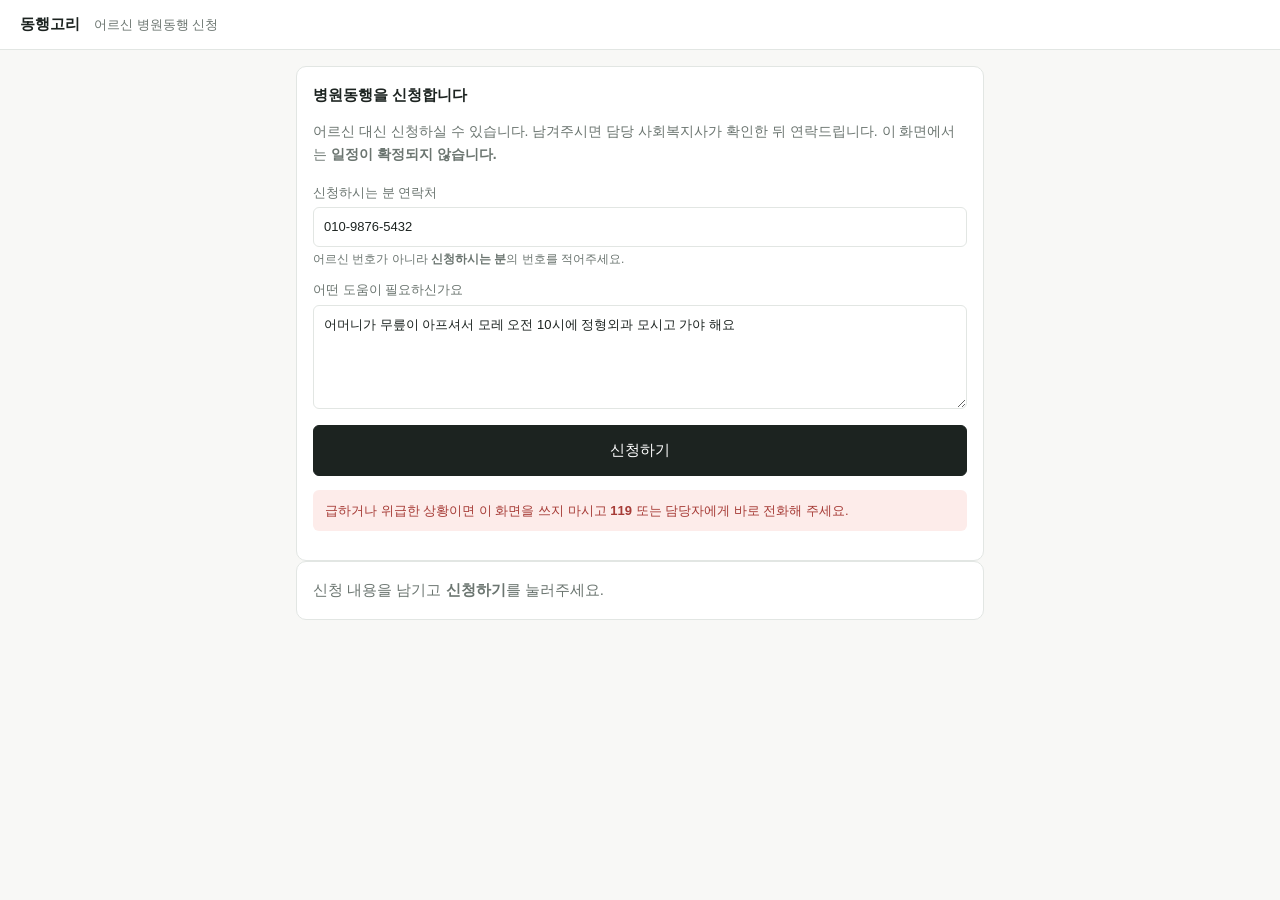
==== commit b8561636: "Merge pull request #4 from cirphere/feat/guardian-staff-webs 보호자 웹 / 사회복지사 콘솔 분리 + 보호자 채널 대리 접수 처리" ====
--- a/frontend/public/index.html
+++ b/frontend/public/index.html
@@ -3,79 +3,49 @@
 <head>
 <meta charset="utf-8">
 <meta name="viewport" content="width=device-width, initial-scale=1">
-<title>동행고리 AI</title>
+<title>동행고리 — 병원동행 신청</title>
 <link rel="stylesheet" href="style.css">
 </head>
-<body>
+<body class="guardian">
 
 <header class="topbar">
   <div>
-    <strong>동행고리 AI</strong>
-    <span class="sub">병원동행 접수 Copilot — AI는 후보·근거까지, 확정은 사람</span>
+    <strong>동행고리</strong>
+    <span class="sub">어르신 병원동행 신청</span>
   </div>
-  <div class="status" id="sysStatus">상태 확인 중…</div>
 </header>
 
-<!--
-  임시 화면이다. 배선을 확인하고 계약을 눈으로 보려고 만든 것이라
-  디자인은 최소한만 넣었다. 제대로 만들 때 api.js 는 그대로 쓰고
-  이 파일과 style.css 만 갈아끼우면 된다.
--->
-<div class="note">
-  임시 화면입니다. 응답 계약(<code>card.fields</code>, <code>policy</code>)을 그대로 그려
-  백엔드 연결을 확인하는 용도입니다. 실제 UI는 이후 별도로 구현합니다.
-</div>
+<main class="single">
+  <section class="panel">
+    <h2>병원동행을 신청합니다</h2>
+    <p class="lead">
+      어르신 대신 신청하실 수 있습니다. 남겨주시면 담당 사회복지사가 확인한 뒤
+      연락드립니다. 이 화면에서는 <b>일정이 확정되지 않습니다.</b>
+    </p>
 
-<main>
-  <!-- ── 화면 02 접수 입력 ───────────────────────────── -->
-  <section class="panel">
-    <h2>접수</h2>
-
-    <label>발신번호
-      <input id="phone" value="010-1234-5678" placeholder="010-0000-0000">
+    <label>신청하시는 분 연락처
+      <input id="phone" inputmode="tel" placeholder="010-0000-0000" value="010-9876-5432">
+      <span class="help">어르신 번호가 아니라 <b>신청하시는 분</b>의 번호를 적어주세요.</span>
     </label>
 
-    <label>발화
-      <textarea id="utterance" rows="3"
-        placeholder="예) 모레 정형외과 가야겄어. 저번에 무릎 봐준 데">모레 정형외과 가야겄어. 저번에 무릎 봐준 데</textarea>
+    <label>어떤 도움이 필요하신가요
+      <textarea id="utterance" rows="4"
+        placeholder="예) 어머니가 무릎이 아프셔서 모레 오전에 정형외과 모시고 가야 해요">어머니가 무릎이 아프셔서 모레 오전 10시에 정형외과 모시고 가야 해요</textarea>
     </label>
 
-    <label>채널
-      <select id="channel">
-        <option>전화</option>
-        <option>앱·웹(보호자)</option>
-        <option>직접(기관)</option>
-      </select>
-    </label>
+    <button id="btnSubmit" class="primary wide">신청하기</button>
 
-    <div class="row">
-      <button id="btnIntake" class="primary">접수카드 만들기</button>
-      <button id="btnRec">● 녹음</button>
-      <input type="file" id="audioFile" accept="audio/*" hidden>
-      <button id="btnPick">음성 파일</button>
-    </div>
-    <div class="hint" id="recHint"></div>
-
-    <details class="samples">
-      <summary>시연 발화 모음</summary>
-      <button class="sample" data-phone="010-1234-5678" data-text="모레 정형외과 가야겄어. 저번에 무릎 봐준 데">단골 → 확인됨</button>
-      <button class="sample" data-phone="010-1234-5678" data-text="내일 아니고 모레 오후 2시 반에 가야 해">날짜 자기수정 + 시각</button>
-      <button class="sample" data-phone="010-1234-5678" data-text="모레 3시에 정형외과 가야 해">오전·오후 불명 → 되묻기</button>
-      <button class="sample" data-phone="010-7777-8888" data-text="내일 그 큰 병원 좀 가야 쓰겄는디">이력 없음 → 확인 필요</button>
-      <button class="sample" data-phone="010-9876-5432" data-text="느그 어매 병원 좀 델꼬 가야 쓰겄는디">보호자 대리 전화</button>
-      <button class="sample" data-phone="010-0000-0000" data-text="병원 좀 가야 해">미등록 번호</button>
-      <button class="sample" data-phone="010-1234-5678" data-text="가슴이 답답하고 숨이 차">긴급 → 접수 중단</button>
-      <button class="sample" data-phone="010-1234-5678" data-text="고맙습니다 수고하세요">확신 낮은 긴급 → 확인 요청</button>
-    </details>
+    <p class="notice">
+      급하거나 위급한 상황이면 이 화면을 쓰지 마시고 <b>119</b> 또는 담당자에게
+      바로 전화해 주세요.
+    </p>
   </section>
 
-  <!-- ── 화면 03 접수카드 ────────────────────────────── -->
-  <section class="panel" id="resultPanel">
-    <h2>접수카드</h2>
-    <div id="result" class="empty">왼쪽에서 발화를 넣고 <b>접수카드 만들기</b>를 누르세요.</div>
+  <section class="panel">
+    <div id="result" class="empty">신청 내용을 남기고 <b>신청하기</b>를 눌러주세요.</div>
   </section>
 </main>
 
-<script type="module" src="app.js"></script>
+<script type="module" src="guardian.js"></script>
 </body>
 </html>
--- a/frontend/public/style.css
+++ b/frontend/public/style.css
@@ -115,3 +115,46 @@
 .urgent-title { font-weight: 700; font-size: 16px; margin-bottom: 6px; }
 .urgent p { margin: 4px 0; color: var(--ink); }
 .urgent .small { font-size: 12px; color: var(--muted); }
+
+/* ── 보호자 웹 ─────────────────────────────────────── */
+main.single { display: block; max-width: 720px; margin: 0 auto; }
+body.guardian { background: #f8f8f6; }
+.lead { color: var(--muted); font-size: 14px; margin: 0 0 16px; }
+.help { display: block; font-size: 12px; color: var(--muted); margin-top: 3px; }
+button.wide { width: 100%; padding: 12px; font-size: 15px; }
+.notice {
+  margin-top: 14px; padding: 10px 12px; border-radius: 6px; font-size: 13px;
+  background: var(--need-bg); color: var(--need);
+}
+.receipt-title { font-size: 17px; font-weight: 700; margin-bottom: 4px; }
+dl.receipt { display: grid; grid-template-columns: auto 1fr; gap: 6px 14px; margin: 12px 0; }
+dl.receipt dt { color: var(--muted); font-size: 13px; }
+dl.receipt dd { margin: 0; font-weight: 600; }
+.quote { background: #f4f5f3; border-radius: 6px; padding: 10px 12px; font-size: 13px; color: #444; }
+.ask { margin-top: 14px; }
+.ask ul { margin: 0; padding-left: 18px; font-size: 13px; color: var(--muted); }
+.small { font-size: 12px; color: var(--muted); margin-top: 12px; }
+
+/* ── 사회복지사 콘솔 ───────────────────────────────── */
+main.single .panel { max-width: none; }
+body:has(.tabs) main.single { max-width: 1100px; }
+.tabs { display: flex; gap: 6px; padding: 10px 16px 0; }
+.tab { border-radius: 6px 6px 0 0; border-bottom-color: transparent; }
+.tab.active { background: var(--paper); font-weight: 600; }
+.view.hidden { display: none; }
+.two { display: grid; grid-template-columns: minmax(260px, 340px) 1fr; gap: 16px; align-items: start; }
+@media (max-width: 860px) { .two { grid-template-columns: 1fr; } }
+
+.counts { display: flex; gap: 10px; margin-bottom: 14px; flex-wrap: wrap; }
+.count {
+  display: flex; flex-direction: column; align-items: center; min-width: 76px;
+  padding: 8px 12px; border: 1px solid var(--line); border-radius: 8px;
+}
+.count b { font-size: 20px; }
+.count span { font-size: 12px; color: var(--muted); }
+.count.alarm { border-color: var(--need); background: var(--need-bg); color: var(--need); }
+
+table.list { width: 100%; border-collapse: collapse; font-size: 13px; }
+table.list td { padding: 7px 8px; border-bottom: 1px solid var(--line); }
+table.list td.dim { color: var(--muted); }
+table.list td.bad { color: var(--need); }
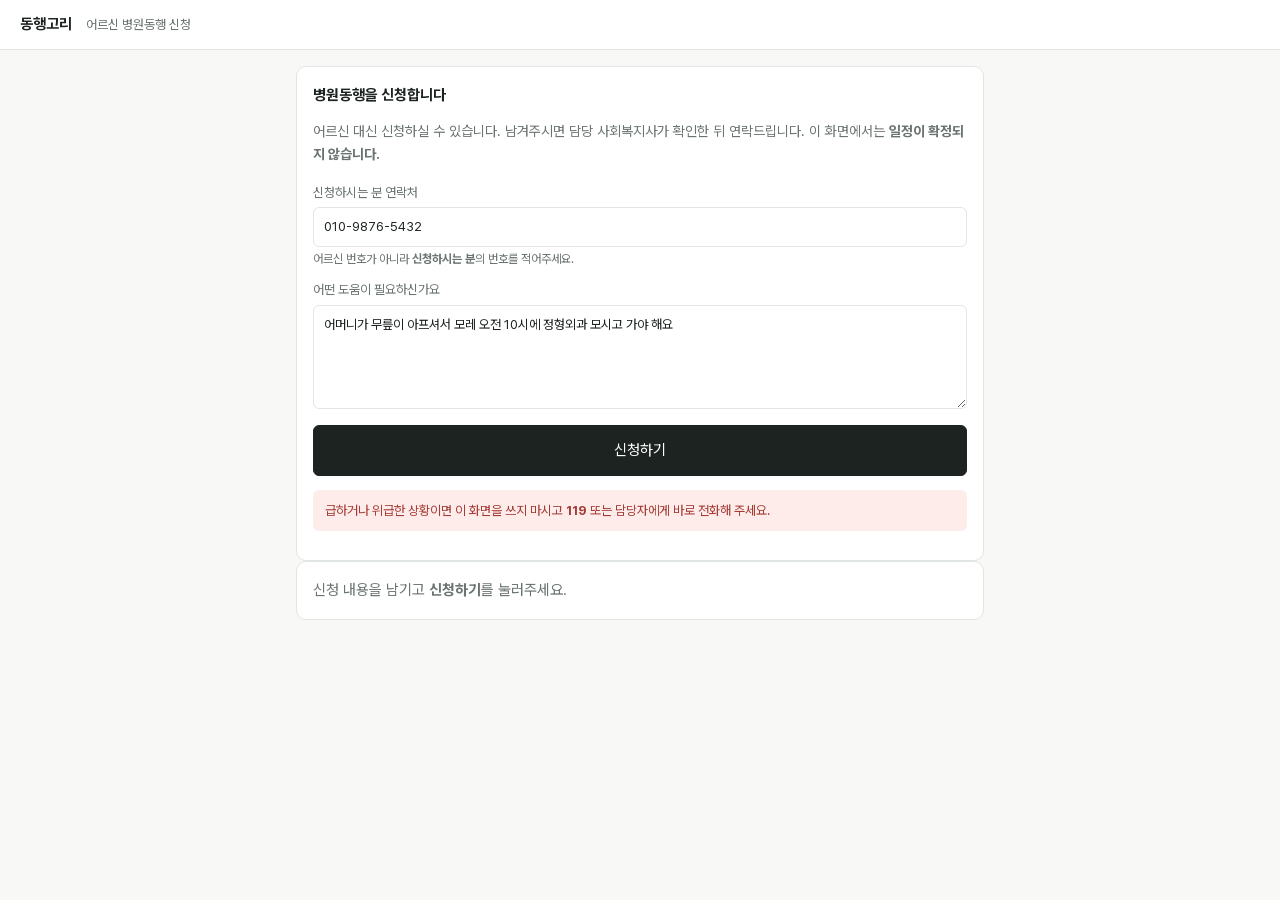
==== commit cd555034: "Pretendard 를 우리 서버에서 내려준다 — 목업과 글자가 달랐던 것 화면이 목업과 미묘하게 달라 보이던 원인이 글꼴이었다. 목업은 Pretendard 를 쓰는데 그건 **j" ====
--- a/frontend/public/index.html
+++ b/frontend/public/index.html
@@ -4,6 +4,7 @@
 <meta charset="utf-8">
 <meta name="viewport" content="width=device-width, initial-scale=1">
 <title>동행고리 — 병원동행 신청</title>
+<link rel="stylesheet" href="fonts/pretendard.css">
 <link rel="stylesheet" href="style.css">
 </head>
 <body class="guardian">
--- a/frontend/public/fonts/pretendard.css
+++ b/frontend/public/fonts/pretendard.css
@@ -0,0 +1,105 @@
+/* Pretendard — 자체 호스팅.
+ *
+ * 디자인 목업이 쓰는 글꼴이다. 목업은 jsDelivr CDN 에서 받아오는데, 여기서는
+ * 파일을 우리 서버에 두고 우리가 내려준다. 화면에 외부에서 받아오는 것이
+ * 하나도 없다는 성질을 지키려는 것이다 — 본선장 네트워크에서 CDN 이 느리면
+ * 글자가 늦게 뜨고, 그 서버가 바뀌면 우리 화면이 따라 바뀐다.
+ *
+ * unicode-range 로 쪼개져 있어 브라우저가 **실제로 쓰는 글자 범위만** 받는다.
+ * 전부 합치면 2.8MB 지만 한 화면에서 받는 것은 그중 일부다.
+ *
+ * SIL Open Font License 1.1 (orioncactus/pretendard). LICENSE 참조.
+ */
+
+@font-face{font-family:'Pretendard Variable';font-style:normal;font-display:swap;font-weight:45 920;src:url('pretendard-00.woff2') format('woff2-variations');unicode-range:U+f9ca-fa0b,U+ff03-ff05,U+ff07,U+ff0a-ff0b,U+ff0d-ff19,U+ff1b,U+ff1d,U+ff20-ff5b,U+ff5d,U+ffe0-ffe3,U+ffe5-ffe6}
+@font-face{font-family:'Pretendard Variable';font-style:normal;font-display:swap;font-weight:45 920;src:url('pretendard-01.woff2') format('woff2-variations');unicode-range:U+d723-d728,U+d72a-d733,U+d735-d748,U+d74a-d74f,U+d752-d753,U+d755-d757,U+d75a-d75f,U+d762-d764,U+d766-d768,U+d76a-d76b,U+d76d-d76f,U+d771-d787,U+d789-d78b,U+d78d-d78f,U+d791-d797,U+d79a,U+d79c,U+d79e-d7a3,U+f900-f909,U+f90b-f92e}
+@font-face{font-family:'Pretendard Variable';font-style:normal;font-display:swap;font-weight:45 920;src:url('pretendard-02.woff2') format('woff2-variations');unicode-range:U+d679-d68b,U+d68e-d69e,U+d6a0,U+d6a2-d6a7,U+d6a9-d6c3,U+d6c6-d6c7,U+d6c9-d6cb,U+d6cd-d6d3,U+d6d5-d6d6,U+d6d8-d6e3,U+d6e5-d6e7,U+d6e9-d6fb,U+d6fd-d717,U+d719-d71f,U+d721-d722}
+@font-face{font-family:'Pretendard Variable';font-style:normal;font-display:swap;font-weight:45 920;src:url('pretendard-03.woff2') format('woff2-variations');unicode-range:U+d5bc-d5c7,U+d5ca-d5cb,U+d5cd-d5cf,U+d5d1-d5d7,U+d5d9-d5da,U+d5dc,U+d5de-d5e3,U+d5e6-d5e7,U+d5e9-d5eb,U+d5ed-d5f6,U+d5f8,U+d5fa-d5ff,U+d602-d603,U+d605-d607,U+d609-d60f,U+d612-d613,U+d616-d61b,U+d61d-d637,U+d63a-d63b,U+d63d-d63f,U+d641-d647,U+d64a-d64c,U+d64e-d653,U+d656-d657,U+d659-d65b,U+d65d-d666,U+d668,U+d66a-d678}
+@font-face{font-family:'Pretendard Variable';font-style:normal;font-display:swap;font-weight:45 920;src:url('pretendard-04.woff2') format('woff2-variations');unicode-range:U+d507,U+d509-d50b,U+d50d-d513,U+d515-d53b,U+d53e-d53f,U+d541-d543,U+d545-d54c,U+d54e,U+d550,U+d552-d557,U+d55a-d55b,U+d55d-d55f,U+d561-d564,U+d566-d567,U+d56a,U+d56c,U+d56e-d573,U+d576-d577,U+d579-d583,U+d585-d586,U+d58a-d5a4,U+d5a6-d5bb}
+@font-face{font-family:'Pretendard Variable';font-style:normal;font-display:swap;font-weight:45 920;src:url('pretendard-05.woff2') format('woff2-variations');unicode-range:U+d464-d477,U+d47a-d47b,U+d47d-d47f,U+d481-d487,U+d489-d48a,U+d48c,U+d48e-d4e7,U+d4e9-d503,U+d505-d506}
+@font-face{font-family:'Pretendard Variable';font-style:normal;font-display:swap;font-weight:45 920;src:url('pretendard-06.woff2') format('woff2-variations');unicode-range:U+d3bf-d3c7,U+d3ca-d3cf,U+d3d1-d3eb,U+d3ee-d3ef,U+d3f1-d3f3,U+d3f5-d3fb,U+d3fd-d400,U+d402-d45b,U+d45d-d463}
+@font-face{font-family:'Pretendard Variable';font-style:normal;font-display:swap;font-weight:45 920;src:url('pretendard-07.woff2') format('woff2-variations');unicode-range:U+d2ff,U+d302-d304,U+d306-d30b,U+d30f,U+d311-d313,U+d315-d31b,U+d31e,U+d322-d324,U+d326-d327,U+d32a-d32b,U+d32d-d32f,U+d331-d337,U+d339-d33c,U+d33e-d37b,U+d37e-d37f,U+d381-d383,U+d385-d38b,U+d38e-d390,U+d392-d397,U+d39a-d39b,U+d39d-d39f,U+d3a1-d3a7,U+d3a9-d3aa,U+d3ac,U+d3ae-d3b3,U+d3b5-d3b7,U+d3b9-d3bb,U+d3bd-d3be}
+@font-face{font-family:'Pretendard Variable';font-style:normal;font-display:swap;font-weight:45 920;src:url('pretendard-08.woff2') format('woff2-variations');unicode-range:U+d257-d27f,U+d281-d29b,U+d29d-d29f,U+d2a1-d2ab,U+d2ad-d2b7,U+d2ba-d2bb,U+d2bd-d2bf,U+d2c1-d2c7,U+d2c9-d2ef,U+d2f2-d2f3,U+d2f5-d2f7,U+d2f9-d2fe}
+@font-face{font-family:'Pretendard Variable';font-style:normal;font-display:swap;font-weight:45 920;src:url('pretendard-09.woff2') format('woff2-variations');unicode-range:U+d1b4,U+d1b6-d1f3,U+d1f5-d22b,U+d22e-d22f,U+d231-d233,U+d235-d23b,U+d23d-d240,U+d242-d256}
+@font-face{font-family:'Pretendard Variable';font-style:normal;font-display:swap;font-weight:45 920;src:url('pretendard-10.woff2') format('woff2-variations');unicode-range:U+d105-d12f,U+d132-d133,U+d135-d137,U+d139-d13f,U+d141-d142,U+d144,U+d146-d14b,U+d14e-d14f,U+d151-d153,U+d155-d15b,U+d15e-d187,U+d189-d19f,U+d1a2-d1a3,U+d1a5-d1a7,U+d1a9-d1af,U+d1b2-d1b3}
+@font-face{font-family:'Pretendard Variable';font-style:normal;font-display:swap;font-weight:45 920;src:url('pretendard-11.woff2') format('woff2-variations');unicode-range:U+d04b-d04f,U+d051-d057,U+d059-d06b,U+d06d-d06f,U+d071-d073,U+d075-d07b,U+d07e-d0a3,U+d0a6-d0a7,U+d0a9-d0ab,U+d0ad-d0b3,U+d0b6,U+d0b8,U+d0ba-d0bf,U+d0c2-d0c3,U+d0c5-d0c7,U+d0c9-d0cf,U+d0d2,U+d0d6-d0db,U+d0de-d0df,U+d0e1-d0e3,U+d0e5-d0eb,U+d0ee-d0f0,U+d0f2-d104}
+@font-face{font-family:'Pretendard Variable';font-style:normal;font-display:swap;font-weight:45 920;src:url('pretendard-12.woff2') format('woff2-variations');unicode-range:U+cfa2-cfc3,U+cfc5-cfdf,U+cfe2-cfe3,U+cfe5-cfe7,U+cfe9-cff4,U+cff6-cffb,U+cffd-cfff,U+d001-d003,U+d005-d017,U+d019-d033,U+d036-d037,U+d039-d03b,U+d03d-d04a}
+@font-face{font-family:'Pretendard Variable';font-style:normal;font-display:swap;font-weight:45 920;src:url('pretendard-13.woff2') format('woff2-variations');unicode-range:U+cef0-cef3,U+cef6,U+cef9-ceff,U+cf01-cf03,U+cf05-cf07,U+cf09-cf0f,U+cf11-cf12,U+cf14-cf1b,U+cf1d-cf1f,U+cf21-cf2f,U+cf31-cf53,U+cf56-cf57,U+cf59-cf5b,U+cf5d-cf63,U+cf66,U+cf68,U+cf6a-cf6f,U+cf71-cf84,U+cf86-cf8b,U+cf8d-cfa1}
+@font-face{font-family:'Pretendard Variable';font-style:normal;font-display:swap;font-weight:45 920;src:url('pretendard-14.woff2') format('woff2-variations');unicode-range:U+ce3c-ce57,U+ce5a-ce5b,U+ce5d-ce5f,U+ce61-ce67,U+ce6a,U+ce6c,U+ce6e-ce73,U+ce76-ce77,U+ce79-ce7b,U+ce7d-ce83,U+ce85-ce88,U+ce8a-ce8f,U+ce91-ce93,U+ce95-ce97,U+ce99-ce9f,U+cea2,U+cea4-ceab,U+cead-cee3,U+cee6-cee7,U+cee9-ceeb,U+ceed-ceef}
+@font-face{font-family:'Pretendard Variable';font-style:normal;font-display:swap;font-weight:45 920;src:url('pretendard-15.woff2') format('woff2-variations');unicode-range:U+cd92-cd93,U+cd96-cd97,U+cd99-cd9b,U+cd9d-cda3,U+cda6-cda8,U+cdaa-cdaf,U+cdb1-cdc3,U+cdc5-cdcb,U+cdcd-cde7,U+cde9-ce03,U+ce05-ce1f,U+ce22-ce34,U+ce36-ce3b}
+@font-face{font-family:'Pretendard Variable';font-style:normal;font-display:swap;font-weight:45 920;src:url('pretendard-16.woff2') format('woff2-variations');unicode-range:U+ccef-cd07,U+cd0a-cd0b,U+cd0d-cd1a,U+cd1c,U+cd1e-cd2b,U+cd2d-cd5b,U+cd5d-cd77,U+cd79-cd91}
+@font-face{font-family:'Pretendard Variable';font-style:normal;font-display:swap;font-weight:45 920;src:url('pretendard-17.woff2') format('woff2-variations');unicode-range:U+cc3f-cc43,U+cc46-cc47,U+cc49-cc4b,U+cc4d-cc53,U+cc55-cc58,U+cc5a-cc5f,U+cc61-cc97,U+cc9a-cc9b,U+cc9d-cc9f,U+cca1-cca7,U+ccaa,U+ccac,U+ccae-ccb3,U+ccb6-ccb7,U+ccb9-ccbb,U+ccbd-cccf,U+ccd1-cce3,U+cce5-ccee}
+@font-face{font-family:'Pretendard Variable';font-style:normal;font-display:swap;font-weight:45 920;src:url('pretendard-18.woff2') format('woff2-variations');unicode-range:U+cb91-cbd3,U+cbd5-cbe3,U+cbe5-cc0b,U+cc0e-cc0f,U+cc11-cc13,U+cc15-cc1b,U+cc1d-cc20,U+cc23-cc27,U+cc2a-cc2b,U+cc2d,U+cc2f,U+cc31-cc37,U+cc3a,U+cc3c}
+@font-face{font-family:'Pretendard Variable';font-style:normal;font-display:swap;font-weight:45 920;src:url('pretendard-19.woff2') format('woff2-variations');unicode-range:U+caf4-cb47,U+cb4a-cb90}
+@font-face{font-family:'Pretendard Variable';font-style:normal;font-display:swap;font-weight:45 920;src:url('pretendard-20.woff2') format('woff2-variations');unicode-range:U+ca4a-ca4b,U+ca4e-ca4f,U+ca51-ca53,U+ca55-ca5b,U+ca5d-ca60,U+ca62-ca83,U+ca85-cabb,U+cabe-cabf,U+cac1-cac3,U+cac5-cacb,U+cacd-cad0,U+cad2,U+cad4-cad8,U+cada-caf3}
+@font-face{font-family:'Pretendard Variable';font-style:normal;font-display:swap;font-weight:45 920;src:url('pretendard-21.woff2') format('woff2-variations');unicode-range:U+c996-c997,U+c99a-c99c,U+c99e-c9bf,U+c9c2-c9c3,U+c9c5-c9c7,U+c9c9-c9cf,U+c9d2,U+c9d4,U+c9d7-c9d8,U+c9db,U+c9de-c9df,U+c9e1-c9e3,U+c9e5-c9e6,U+c9e8-c9eb,U+c9ee-c9f0,U+c9f2-c9f7,U+c9f9-ca0b,U+ca0d-ca28,U+ca2a-ca49}
+@font-face{font-family:'Pretendard Variable';font-style:normal;font-display:swap;font-weight:45 920;src:url('pretendard-22.woff2') format('woff2-variations');unicode-range:U+c8e9-c8f4,U+c8f6-c8fb,U+c8fe-c8ff,U+c901-c903,U+c905-c90b,U+c90e-c910,U+c912-c917,U+c919-c92b,U+c92d-c94f,U+c951-c953,U+c955-c96b,U+c96d-c973,U+c975-c987,U+c98a-c98b,U+c98d-c98f,U+c991-c995}
+@font-face{font-family:'Pretendard Variable';font-style:normal;font-display:swap;font-weight:45 920;src:url('pretendard-23.woff2') format('woff2-variations');unicode-range:U+c841-c84b,U+c84d-c86f,U+c872-c873,U+c875-c877,U+c879-c87f,U+c882-c884,U+c887-c88a,U+c88d-c8c3,U+c8c5-c8df,U+c8e1-c8e8}
+@font-face{font-family:'Pretendard Variable';font-style:normal;font-display:swap;font-weight:45 920;src:url('pretendard-24.woff2') format('woff2-variations');unicode-range:U+c779-c77b,U+c77e-c782,U+c786,U+c78b,U+c78d,U+c78f,U+c792-c793,U+c795,U+c797,U+c799-c79f,U+c7a2,U+c7a7-c7ab,U+c7ae-c7bb,U+c7bd-c7c0,U+c7c2-c7c7,U+c7c9-c7dc,U+c7de-c7ff,U+c802-c803,U+c805-c807,U+c809,U+c80b-c80f,U+c812,U+c814,U+c817-c81b,U+c81e-c81f,U+c821-c823,U+c825-c82e,U+c830-c837,U+c839-c83b,U+c83d-c840}
+@font-face{font-family:'Pretendard Variable';font-style:normal;font-display:swap;font-weight:45 920;src:url('pretendard-25.woff2') format('woff2-variations');unicode-range:U+c6bb-c6bf,U+c6c2,U+c6c4,U+c6c6-c6cb,U+c6ce-c6cf,U+c6d1-c6d3,U+c6d5-c6db,U+c6dd-c6df,U+c6e1-c6e7,U+c6e9-c6eb,U+c6ed-c6ef,U+c6f1-c6f8,U+c6fa-c703,U+c705-c707,U+c709-c70b,U+c70d-c716,U+c718,U+c71a-c71f,U+c722-c723,U+c725-c727,U+c729-c734,U+c736-c73b,U+c73e-c73f,U+c741-c743,U+c745-c74b,U+c74e-c750,U+c752-c757,U+c759-c773,U+c776-c777}
+@font-face{font-family:'Pretendard Variable';font-style:normal;font-display:swap;font-weight:45 920;src:url('pretendard-26.woff2') format('woff2-variations');unicode-range:U+c5f5-c5fb,U+c5fe,U+c602-c605,U+c607,U+c609-c60f,U+c611-c61a,U+c61c-c623,U+c626-c627,U+c629-c62b,U+c62d,U+c62f-c632,U+c636,U+c638,U+c63a-c63f,U+c642-c643,U+c645-c647,U+c649-c652,U+c656-c65b,U+c65d-c65f,U+c661-c663,U+c665-c677,U+c679-c67b,U+c67d-c693,U+c696-c697,U+c699-c69b,U+c69d-c6a3,U+c6a6,U+c6a8,U+c6aa-c6af,U+c6b2-c6b3,U+c6b5-c6b7,U+c6b9-c6ba}
+@font-face{font-family:'Pretendard Variable';font-style:normal;font-display:swap;font-weight:45 920;src:url('pretendard-27.woff2') format('woff2-variations');unicode-range:U+c517-c527,U+c52a-c52b,U+c52d-c52f,U+c531-c538,U+c53a,U+c53c,U+c53e-c543,U+c546-c547,U+c54b,U+c54d-c552,U+c556,U+c55a-c55b,U+c55d,U+c55f,U+c562-c563,U+c565-c567,U+c569-c56f,U+c572,U+c574,U+c576-c57b,U+c57e-c57f,U+c581-c583,U+c585-c586,U+c588-c58b,U+c58e,U+c590,U+c592-c596,U+c599-c5b3,U+c5b6-c5b7,U+c5ba,U+c5be-c5c3,U+c5ca-c5cb,U+c5cd,U+c5cf,U+c5d2-c5d3,U+c5d5-c5d7,U+c5d9-c5df,U+c5e1-c5e2,U+c5e4,U+c5e6-c5eb,U+c5ef,U+c5f1-c5f3}
+@font-face{font-family:'Pretendard Variable';font-style:normal;font-display:swap;font-weight:45 920;src:url('pretendard-28.woff2') format('woff2-variations');unicode-range:U+c475-c4ef,U+c4f2-c4f3,U+c4f5-c4f7,U+c4f9-c4ff,U+c502-c50b,U+c50d-c516}
+@font-face{font-family:'Pretendard Variable';font-style:normal;font-display:swap;font-weight:45 920;src:url('pretendard-29.woff2') format('woff2-variations');unicode-range:U+c3d0-c3d7,U+c3da-c3db,U+c3dd-c3de,U+c3e1-c3ec,U+c3ee-c3f3,U+c3f5-c42b,U+c42d-c463,U+c466-c474}
+@font-face{font-family:'Pretendard Variable';font-style:normal;font-display:swap;font-weight:45 920;src:url('pretendard-30.woff2') format('woff2-variations');unicode-range:U+c32b-c367,U+c36a-c36b,U+c36d-c36f,U+c371-c377,U+c37a-c37b,U+c37e-c383,U+c385-c387,U+c389-c3cf}
+@font-face{font-family:'Pretendard Variable';font-style:normal;font-display:swap;font-weight:45 920;src:url('pretendard-31.woff2') format('woff2-variations');unicode-range:U+c26a-c26b,U+c26d-c26f,U+c271-c273,U+c275-c27b,U+c27e-c287,U+c289-c28f,U+c291-c297,U+c299-c29a,U+c29c-c2a3,U+c2a5-c2a7,U+c2a9-c2ab,U+c2ad-c2b3,U+c2b6,U+c2b8,U+c2ba-c2bb,U+c2bd-c2db,U+c2de-c2df,U+c2e1-c2e2,U+c2e5-c2ea,U+c2ee,U+c2f0,U+c2f2-c2f5,U+c2f7,U+c2fa-c2fb,U+c2fd-c2ff,U+c301-c307,U+c309-c30c,U+c30e-c312,U+c315-c323,U+c325-c328,U+c32a}
+@font-face{font-family:'Pretendard Variable';font-style:normal;font-display:swap;font-weight:45 920;src:url('pretendard-32.woff2') format('woff2-variations');unicode-range:U+c1bc-c1c3,U+c1c5-c1df,U+c1e1-c1fb,U+c1fd-c203,U+c205-c20c,U+c20e,U+c210-c217,U+c21a-c21b,U+c21d-c21e,U+c221-c227,U+c229-c22a,U+c22c,U+c22e,U+c230,U+c233-c24f,U+c251-c257,U+c259-c269}
+@font-face{font-family:'Pretendard Variable';font-style:normal;font-display:swap;font-weight:45 920;src:url('pretendard-33.woff2') format('woff2-variations');unicode-range:U+c101-c11b,U+c11f,U+c121-c123,U+c125-c12b,U+c12e,U+c132-c137,U+c13a-c13b,U+c13d-c13f,U+c141-c147,U+c14a,U+c14c-c153,U+c155-c157,U+c159-c15b,U+c15d-c166,U+c169-c16f,U+c171-c177,U+c179-c18b,U+c18e-c18f,U+c191-c193,U+c195-c19b,U+c19d-c19e,U+c1a0,U+c1a2-c1a4,U+c1a6-c1bb}
+@font-face{font-family:'Pretendard Variable';font-style:normal;font-display:swap;font-weight:45 920;src:url('pretendard-34.woff2') format('woff2-variations');unicode-range:U+c049-c057,U+c059-c05b,U+c05d-c05f,U+c061-c067,U+c069-c08f,U+c091-c0ab,U+c0ae-c0af,U+c0b1-c0b3,U+c0b5,U+c0b7-c0bb,U+c0be,U+c0c2-c0c7,U+c0ca-c0cb,U+c0cd-c0cf,U+c0d1-c0d7,U+c0d9-c0da,U+c0dc,U+c0de-c0e3,U+c0e5-c0eb,U+c0ed-c0f3,U+c0f6,U+c0f8,U+c0fa-c0ff}
+@font-face{font-family:'Pretendard Variable';font-style:normal;font-display:swap;font-weight:45 920;src:url('pretendard-35.woff2') format('woff2-variations');unicode-range:U+bfa7-bfaf,U+bfb1-bfc4,U+bfc6-bfcb,U+bfce-bfcf,U+bfd1-bfd3,U+bfd5-bfdb,U+bfdd-c048}
+@font-face{font-family:'Pretendard Variable';font-style:normal;font-display:swap;font-weight:45 920;src:url('pretendard-36.woff2') format('woff2-variations');unicode-range:U+bf07,U+bf09-bf3f,U+bf41-bf4f,U+bf52-bf54,U+bf56-bfa6}
+@font-face{font-family:'Pretendard Variable';font-style:normal;font-display:swap;font-weight:45 920;src:url('pretendard-37.woff2') format('woff2-variations');unicode-range:U+be56,U+be58,U+be5c-be5f,U+be62-be63,U+be65-be67,U+be69-be74,U+be76-be7b,U+be7e-be7f,U+be81-be8e,U+be90,U+be92-bea7,U+bea9-becf,U+bed2-bed3,U+bed5-bed6,U+bed9-bee3,U+bee6-bf06}
+@font-face{font-family:'Pretendard Variable';font-style:normal;font-display:swap;font-weight:45 920;src:url('pretendard-38.woff2') format('woff2-variations');unicode-range:U+bdb0-bdd3,U+bdd5-bdef,U+bdf1-be0b,U+be0d-be0f,U+be11-be13,U+be15-be43,U+be46-be47,U+be49-be4b,U+be4d-be53}
+@font-face{font-family:'Pretendard Variable';font-style:normal;font-display:swap;font-weight:45 920;src:url('pretendard-39.woff2') format('woff2-variations');unicode-range:U+bd03,U+bd06,U+bd08,U+bd0a-bd0f,U+bd11-bd22,U+bd25-bd47,U+bd49-bd58,U+bd5a-bd7f,U+bd82-bd83,U+bd85-bd87,U+bd8a-bd8f,U+bd91-bd92,U+bd94,U+bd96-bd98,U+bd9a-bdaf}
+@font-face{font-family:'Pretendard Variable';font-style:normal;font-display:swap;font-weight:45 920;src:url('pretendard-40.woff2') format('woff2-variations');unicode-range:U+bc4e-bc83,U+bc86-bc87,U+bc89-bc8b,U+bc8d-bc93,U+bc96,U+bc98,U+bc9b-bc9f,U+bca2-bca3,U+bca5-bca7,U+bca9-bcb2,U+bcb4-bcbb,U+bcbe-bcbf,U+bcc1-bcc3,U+bcc5-bccc,U+bcce-bcd0,U+bcd2-bcd4,U+bcd6-bcf3,U+bcf7,U+bcf9-bcfb,U+bcfd-bd02}
+@font-face{font-family:'Pretendard Variable';font-style:normal;font-display:swap;font-weight:45 920;src:url('pretendard-41.woff2') format('woff2-variations');unicode-range:U+bb90-bba3,U+bba5-bbab,U+bbad-bbbf,U+bbc1-bbf7,U+bbfa-bbfb,U+bbfd-bbfe,U+bc01-bc07,U+bc09-bc0a,U+bc0e,U+bc10,U+bc12-bc13,U+bc17,U+bc19-bc1a,U+bc1e,U+bc20-bc23,U+bc26,U+bc28,U+bc2a-bc2c,U+bc2e-bc2f,U+bc32-bc33,U+bc35-bc37,U+bc39-bc3f,U+bc41-bc42,U+bc44,U+bc46-bc48,U+bc4a-bc4d}
+@font-face{font-family:'Pretendard Variable';font-style:normal;font-display:swap;font-weight:45 920;src:url('pretendard-42.woff2') format('woff2-variations');unicode-range:U+bae6-bafb,U+bafd-bb17,U+bb19-bb33,U+bb37,U+bb39-bb3a,U+bb3d-bb43,U+bb45-bb46,U+bb48,U+bb4a-bb4f,U+bb51-bb53,U+bb55-bb57,U+bb59-bb62,U+bb64-bb8f}
+@font-face{font-family:'Pretendard Variable';font-style:normal;font-display:swap;font-weight:45 920;src:url('pretendard-43.woff2') format('woff2-variations');unicode-range:U+ba30-ba37,U+ba3a-ba3b,U+ba3d-ba3f,U+ba41-ba47,U+ba49-ba4a,U+ba4c,U+ba4e-ba53,U+ba56-ba57,U+ba59-ba5b,U+ba5d-ba63,U+ba65-ba66,U+ba68-ba6f,U+ba71-ba73,U+ba75-ba77,U+ba79-ba84,U+ba86,U+ba88-baa7,U+baaa,U+baad-baaf,U+bab1-bab7,U+baba,U+babc,U+babe-bae5}
+@font-face{font-family:'Pretendard Variable';font-style:normal;font-display:swap;font-weight:45 920;src:url('pretendard-44.woff2') format('woff2-variations');unicode-range:U+b96e-b973,U+b976-b977,U+b979-b97b,U+b97d-b983,U+b986,U+b988,U+b98a-b98d,U+b98f-b9ab,U+b9ae-b9af,U+b9b1-b9b3,U+b9b5-b9bb,U+b9be,U+b9c0,U+b9c2-b9c7,U+b9ca-b9cb,U+b9cd,U+b9d2-b9d7,U+b9da,U+b9dc,U+b9df-b9e0,U+b9e2,U+b9e6-b9e7,U+b9e9-b9f3,U+b9f6,U+b9f8,U+b9fb-ba2f}
+@font-face{font-family:'Pretendard Variable';font-style:normal;font-display:swap;font-weight:45 920;src:url('pretendard-45.woff2') format('woff2-variations');unicode-range:U+b8bf-b8cb,U+b8cd-b8e0,U+b8e2-b8e7,U+b8ea-b8eb,U+b8ed-b8ef,U+b8f1-b8f7,U+b8fa,U+b8fc,U+b8fe-b903,U+b905-b917,U+b919-b91f,U+b921-b93b,U+b93d-b957,U+b95a-b95b,U+b95d-b95f,U+b961-b967,U+b969-b96c}
+@font-face{font-family:'Pretendard Variable';font-style:normal;font-display:swap;font-weight:45 920;src:url('pretendard-46.woff2') format('woff2-variations');unicode-range:U+b80d-b80f,U+b811-b817,U+b81a,U+b81c-b823,U+b826-b827,U+b829-b82b,U+b82d-b833,U+b836,U+b83a-b83f,U+b841-b85b,U+b85e-b85f,U+b861-b863,U+b865-b86b,U+b86e,U+b870,U+b872-b8af,U+b8b1-b8be}
+@font-face{font-family:'Pretendard Variable';font-style:normal;font-display:swap;font-weight:45 920;src:url('pretendard-47.woff2') format('woff2-variations');unicode-range:U+b74d-b75f,U+b761-b763,U+b765-b774,U+b776-b77b,U+b77e-b77f,U+b781-b783,U+b785-b78b,U+b78e,U+b792-b796,U+b79a-b79b,U+b79d-b7a7,U+b7aa,U+b7ae-b7b3,U+b7b6-b7c8,U+b7ca-b7eb,U+b7ee-b7ef,U+b7f1-b7f3,U+b7f5-b7fb,U+b7fe,U+b802-b806,U+b80a-b80b}
+@font-face{font-family:'Pretendard Variable';font-style:normal;font-display:swap;font-weight:45 920;src:url('pretendard-48.woff2') format('woff2-variations');unicode-range:U+b6a7-b6aa,U+b6ac-b6b0,U+b6b2-b6ef,U+b6f1-b727,U+b72a-b72b,U+b72d-b72e,U+b731-b737,U+b739-b73a,U+b73c-b743,U+b745-b74c}
+@font-face{font-family:'Pretendard Variable';font-style:normal;font-display:swap;font-weight:45 920;src:url('pretendard-49.woff2') format('woff2-variations');unicode-range:U+b605-b60f,U+b612-b617,U+b619-b624,U+b626-b69b,U+b69e-b6a3,U+b6a5-b6a6}
+@font-face{font-family:'Pretendard Variable';font-style:normal;font-display:swap;font-weight:45 920;src:url('pretendard-50.woff2') format('woff2-variations');unicode-range:U+b55f,U+b562-b583,U+b585-b59f,U+b5a2-b5a3,U+b5a5-b5a7,U+b5a9-b5b2,U+b5b5-b5ba,U+b5bd-b604}
+@font-face{font-family:'Pretendard Variable';font-style:normal;font-display:swap;font-weight:45 920;src:url('pretendard-51.woff2') format('woff2-variations');unicode-range:U+b4a5-b4b6,U+b4b8-b4bf,U+b4c1-b4c7,U+b4c9-b4db,U+b4de-b4df,U+b4e1-b4e2,U+b4e5-b4eb,U+b4ee,U+b4f0,U+b4f2-b513,U+b516-b517,U+b519-b51a,U+b51d-b523,U+b526,U+b528,U+b52b-b52f,U+b532-b533,U+b535-b537,U+b539-b53f,U+b541-b544,U+b546-b54b,U+b54d-b54f,U+b551-b55b,U+b55d-b55e}
+@font-face{font-family:'Pretendard Variable';font-style:normal;font-display:swap;font-weight:45 920;src:url('pretendard-52.woff2') format('woff2-variations');unicode-range:U+b3f8-b3fb,U+b3fd-b40f,U+b411-b417,U+b419-b41b,U+b41d-b41f,U+b421-b427,U+b42a-b42b,U+b42d-b44f,U+b452-b453,U+b455-b457,U+b459-b45f,U+b462-b464,U+b466-b46b,U+b46d-b47f,U+b481-b4a3}
+@font-face{font-family:'Pretendard Variable';font-style:normal;font-display:swap;font-weight:45 920;src:url('pretendard-53.woff2') format('woff2-variations');unicode-range:U+b342-b353,U+b356-b357,U+b359-b35b,U+b35d-b35e,U+b360-b363,U+b366,U+b368,U+b36a-b36d,U+b36f,U+b372-b373,U+b375-b377,U+b379-b37f,U+b381-b382,U+b384,U+b386-b38b,U+b38d-b3c3,U+b3c6-b3c7,U+b3c9-b3ca,U+b3cd-b3d3,U+b3d6,U+b3d8,U+b3da-b3f7}
+@font-face{font-family:'Pretendard Variable';font-style:normal;font-display:swap;font-weight:45 920;src:url('pretendard-54.woff2') format('woff2-variations');unicode-range:U+b27c-b283,U+b285-b28f,U+b292-b293,U+b295-b297,U+b29a-b29f,U+b2a1-b2a4,U+b2a7-b2a9,U+b2ab,U+b2ad-b2c7,U+b2ca-b2cb,U+b2cd-b2cf,U+b2d1-b2d7,U+b2da,U+b2dc,U+b2de-b2e3,U+b2e7,U+b2e9-b2ea,U+b2ef-b2f3,U+b2f6,U+b2f8,U+b2fa-b2fb,U+b2fd-b2fe,U+b302-b303,U+b305-b307,U+b309-b30f,U+b312,U+b316-b31b,U+b31d-b341}
+@font-face{font-family:'Pretendard Variable';font-style:normal;font-display:swap;font-weight:45 920;src:url('pretendard-55.woff2') format('woff2-variations');unicode-range:U+b1d6-b1e7,U+b1e9-b1fc,U+b1fe-b203,U+b206-b207,U+b209-b20b,U+b20d-b213,U+b216-b21f,U+b221-b257,U+b259-b273,U+b275-b27b}
+@font-face{font-family:'Pretendard Variable';font-style:normal;font-display:swap;font-weight:45 920;src:url('pretendard-56.woff2') format('woff2-variations');unicode-range:U+b120-b122,U+b126-b127,U+b129-b12b,U+b12d-b133,U+b136,U+b138,U+b13a-b13f,U+b142-b143,U+b145-b14f,U+b151-b153,U+b156-b157,U+b159-b177,U+b17a-b17b,U+b17d-b17f,U+b181-b187,U+b189-b18c,U+b18e-b191,U+b195-b1a7,U+b1a9-b1cb,U+b1cd-b1d5}
+@font-face{font-family:'Pretendard Variable';font-style:normal;font-display:swap;font-weight:45 920;src:url('pretendard-57.woff2') format('woff2-variations');unicode-range:U+b05f-b07b,U+b07e-b07f,U+b081-b083,U+b085-b08b,U+b08d-b097,U+b09b,U+b09d-b09f,U+b0a2-b0a7,U+b0aa,U+b0b0,U+b0b2,U+b0b6-b0b7,U+b0b9-b0bb,U+b0bd-b0c3,U+b0c6-b0c7,U+b0ca-b0cf,U+b0d1-b0df,U+b0e1-b0e4,U+b0e6-b107,U+b10a-b10b,U+b10d-b10f,U+b111-b112,U+b114-b117,U+b119-b11a,U+b11c-b11f}
+@font-face{font-family:'Pretendard Variable';font-style:normal;font-display:swap;font-weight:45 920;src:url('pretendard-58.woff2') format('woff2-variations');unicode-range:U+afac-afb7,U+afba-afbb,U+afbd-afbf,U+afc1-afc6,U+afca-afcc,U+afce-afd3,U+afd5-afe7,U+afe9-afef,U+aff1-b00b,U+b00d-b00f,U+b011-b013,U+b015-b01b,U+b01d-b027,U+b029-b043,U+b045-b047,U+b049,U+b04b,U+b04d-b052,U+b055-b056,U+b058-b05c,U+b05e}
+@font-face{font-family:'Pretendard Variable';font-style:normal;font-display:swap;font-weight:45 920;src:url('pretendard-59.woff2') format('woff2-variations');unicode-range:U+af03-af07,U+af09-af2b,U+af2e-af33,U+af35-af3b,U+af3e-af40,U+af44-af47,U+af4a-af5c,U+af5e-af63,U+af65-af7f,U+af81-afab}
+@font-face{font-family:'Pretendard Variable';font-style:normal;font-display:swap;font-weight:45 920;src:url('pretendard-60.woff2') format('woff2-variations');unicode-range:U+ae56-ae5b,U+ae5e-ae60,U+ae62-ae64,U+ae66-ae67,U+ae69-ae6b,U+ae6d-ae83,U+ae85-aebb,U+aebf,U+aec1-aec3,U+aec5-aecb,U+aece,U+aed0,U+aed2-aed7,U+aed9-aef3,U+aef5-af02}
+@font-face{font-family:'Pretendard Variable';font-style:normal;font-display:swap;font-weight:45 920;src:url('pretendard-61.woff2') format('woff2-variations');unicode-range:U+ad9c-ada3,U+ada5-adbf,U+adc1-adc3,U+adc5-adc7,U+adc9-add2,U+add4-addb,U+addd-addf,U+ade1-ade3,U+ade5-adf7,U+adfa-adfb,U+adfd-adff,U+ae02-ae07,U+ae0a,U+ae0c,U+ae0e-ae13,U+ae15-ae2f,U+ae31-ae33,U+ae35-ae37,U+ae39-ae3f,U+ae42,U+ae44,U+ae46-ae49,U+ae4b,U+ae4f,U+ae51-ae53,U+ae55}
+@font-face{font-family:'Pretendard Variable';font-style:normal;font-display:swap;font-weight:45 920;src:url('pretendard-62.woff2') format('woff2-variations');unicode-range:U+ace2-ace3,U+ace5-ace6,U+ace9-acef,U+acf2,U+acf4,U+acf7-acfb,U+acfe-acff,U+ad01-ad03,U+ad05-ad0b,U+ad0d-ad10,U+ad12-ad1b,U+ad1d-ad33,U+ad35-ad48,U+ad4a-ad4f,U+ad51-ad6b,U+ad6e-ad6f,U+ad71-ad72,U+ad77-ad7c,U+ad7e,U+ad80,U+ad82-ad87,U+ad89-ad8b,U+ad8d-ad8f,U+ad91-ad9b}
+@font-face{font-family:'Pretendard Variable';font-style:normal;font-display:swap;font-weight:45 920;src:url('pretendard-63.woff2') format('woff2-variations');unicode-range:U+ac25-ac2c,U+ac2e,U+ac30,U+ac32-ac37,U+ac39-ac3f,U+ac41-ac4c,U+ac4e-ac6f,U+ac72-ac73,U+ac75-ac76,U+ac79-ac7f,U+ac82,U+ac84-ac88,U+ac8a-ac8b,U+ac8d-ac8f,U+ac91-ac93,U+ac95-ac9b,U+ac9d-ac9e,U+aca1-aca7,U+acab,U+acad-acaf,U+acb1-acb7,U+acba-acbb,U+acbe-acc0,U+acc2-acc3,U+acc5-acdf}
+@font-face{font-family:'Pretendard Variable';font-style:normal;font-display:swap;font-weight:45 920;src:url('pretendard-64.woff2') format('woff2-variations');unicode-range:U+99df,U+99ed,U+99f1,U+99ff,U+9a01,U+9a08,U+9a0e-9a0f,U+9a19,U+9a2b,U+9a30,U+9a36-9a37,U+9a40,U+9a43,U+9a45,U+9a4d,U+9a55,U+9a57,U+9a5a-9a5b,U+9a5f,U+9a62,U+9a65,U+9a69-9a6a,U+9aa8,U+9ab8,U+9ad3,U+9ae5,U+9aee,U+9b1a,U+9b27,U+9b2a,U+9b31,U+9b3c,U+9b41-9b45,U+9b4f,U+9b54,U+9b5a,U+9b6f,U+9b8e,U+9b91,U+9b9f,U+9bab,U+9bae,U+9bc9,U+9bd6,U+9be4,U+9be8,U+9c0d,U+9c10,U+9c12,U+9c15,U+9c25,U+9c32,U+9c3b,U+9c47,U+9c49,U+9c57,U+9ce5,U+9ce7,U+9ce9,U+9cf3-9cf4,U+9cf6,U+9d09,U+9d1b,U+9d26,U+9d28,U+9d3b,U+9d51,U+9d5d,U+9d60-9d61,U+9d6c,U+9d72,U+9da9,U+9daf,U+9db4,U+9dc4,U+9dd7,U+9df2,U+9df8-9dfa,U+9e1a,U+9e1e,U+9e75,U+9e79,U+9e7d,U+9e7f,U+9e92-9e93,U+9e97,U+9e9d,U+9e9f,U+9ea5,U+9eb4-9eb5,U+9ebb,U+9ebe,U+9ec3,U+9ecd-9ece,U+9ed4,U+9ed8,U+9edb-9edc,U+9ede,U+9ee8,U+9ef4,U+9f07-9f08,U+9f0e,U+9f13,U+9f20,U+9f3b,U+9f4a-9f4b,U+9f4e,U+9f52,U+9f5f,U+9f61,U+9f67,U+9f6a,U+9f6c,U+9f77,U+9f8d,U+9f90,U+9f95,U+9f9c,U+ac02-ac03,U+ac05-ac06,U+ac09-ac0f,U+ac17-ac18,U+ac1b,U+ac1e-ac1f,U+ac21-ac23}
+@font-face{font-family:'Pretendard Variable';font-style:normal;font-display:swap;font-weight:45 920;src:url('pretendard-65.woff2') format('woff2-variations');unicode-range:U+338c-339c,U+339f-33a0,U+33a2-33cb,U+33cf-33d0,U+33d3,U+33d6,U+33d8,U+33db-33dd,U+4e01,U+4e03,U+4e07-4e08,U+4e11,U+4e14-4e15,U+4e18-4e19,U+4e1e,U+4e32,U+4e38-4e39,U+4e42-4e43,U+4e45,U+4e4d-4e4f,U+4e56,U+4e58-4e59,U+4e5d-4e5e,U+4e6b,U+4e6d,U+4e73,U+4e76-4e77,U+4e7e,U+4e82,U+4e86,U+4e88,U+4e8e,U+4e90-4e92,U+4e94-4e95,U+4e98,U+4e9b,U+4e9e,U+4ea1-4ea2,U+4ea4-4ea6,U+4ea8,U+4eab,U+4ead-4eae,U+4eb6,U+4ec0-4ec1,U+4ec4,U+4ec7,U+4ecb,U+4ecd,U+4ed4-4ed5,U+4ed7-4ed9,U+4edd,U+4edf,U+4ee4,U+4ef0,U+4ef2,U+4ef6-4ef7,U+4efb,U+4f01,U+4f09,U+4f0b,U+4f0d-4f11,U+4f2f,U+4f34,U+4f36,U+4f38,U+4f3a,U+4f3c-4f3d}
+@font-face{font-family:'Pretendard Variable';font-style:normal;font-display:swap;font-weight:45 920;src:url('pretendard-66.woff2') format('woff2-variations');unicode-range:U+3136,U+3138,U+313a-3140,U+3143-3144,U+3150,U+3152,U+3154-3156,U+3158-315b,U+315d-315f,U+3162,U+3164-318c,U+318e,U+3200-321b,U+3231,U+3239,U+3251-325a,U+3260-327b,U+327e-327f,U+328a-3290,U+3294,U+329e,U+32a5,U+3380-3384,U+3388-338b}
+@font-face{font-family:'Pretendard Variable';font-style:normal;font-display:swap;font-weight:45 920;src:url('pretendard-67.woff2') format('woff2-variations');unicode-range:U+2f7d,U+2f7f-2f8b,U+2f8e-2f90,U+2f92-2f97,U+2f99-2fa0,U+2fa2-2fa3,U+2fa5-2fa9,U+2fac-2fb1,U+2fb3-2fbc,U+2fc1-2fca,U+2fcd-2fd4,U+3003,U+3012-3019,U+301c,U+301e-3020,U+3036,U+3041,U+3043,U+3045,U+3047,U+3049,U+304e,U+3050,U+3052,U+3056,U+305a,U+305c,U+305e,U+3062,U+3065,U+306c,U+3070-307d,U+3080,U+3085,U+3087,U+308e,U+3090-3091,U+30a1,U+30a5,U+30a9,U+30ae,U+30b1-30b2,U+30b4,U+30b6,U+30bc-30be,U+30c2,U+30c5,U+30cc,U+30d2,U+30d4,U+30d8-30dd,U+30e4,U+30e6,U+30e8,U+30ee,U+30f0-30f2,U+30f4-30f6,U+3133,U+3135}
+@font-face{font-family:'Pretendard Variable';font-style:normal;font-display:swap;font-weight:45 920;src:url('pretendard-68.woff2') format('woff2-variations');unicode-range:U+2541-254b,U+25a4-25a9,U+25b1,U+25b5,U+25b9,U+25bf,U+25c1,U+25c3,U+25c9-25ca,U+25cc,U+25ce,U+25d0-25d1,U+25e6,U+25ef,U+260f,U+261d,U+261f,U+262f,U+2660,U+2664,U+2667-2669,U+266d,U+266f,U+2716,U+271a,U+273d,U+2756,U+2776-277f,U+278a-2793,U+2963,U+2965,U+2ac5-2ac6,U+2acb-2acc,U+2f00,U+2f04,U+2f06,U+2f08,U+2f0a-2f0b,U+2f11-2f12,U+2f14,U+2f17-2f18,U+2f1c-2f1d,U+2f1f-2f20,U+2f23-2f26,U+2f28-2f29,U+2f2b,U+2f2d,U+2f2f-2f32,U+2f38,U+2f3c-2f40,U+2f42-2f4c,U+2f4f-2f52,U+2f54-2f58,U+2f5a-2f66,U+2f69-2f70,U+2f72-2f76,U+2f78,U+2f7a-2f7c}
+@font-face{font-family:'Pretendard Variable';font-style:normal;font-display:swap;font-weight:45 920;src:url('pretendard-69.woff2') format('woff2-variations');unicode-range:U+2479-2487,U+249c-24d1,U+24d3-24d7,U+24d9-24e9,U+24eb-24f4,U+2500-2501,U+2503,U+250c-2513,U+2515-2516,U+2518-2540}
+@font-face{font-family:'Pretendard Variable';font-style:normal;font-display:swap;font-weight:45 920;src:url('pretendard-70.woff2') format('woff2-variations');unicode-range:U+215b-215e,U+2162-2169,U+2170-2179,U+2195-2199,U+21b0-21b4,U+21bc,U+21c0,U+21c4-21c5,U+21cd,U+21cf-21d4,U+21e0-21e3,U+21e6-21e9,U+2200,U+2202-2203,U+2206-2209,U+220b-220c,U+220f,U+2211,U+2213,U+221a,U+221d-2220,U+2222,U+2225-2227,U+2229-222c,U+222e,U+2234-2237,U+223d,U+2243,U+2245,U+2248,U+2250-2253,U+225a,U+2260-2262,U+2264-2267,U+226a-226b,U+226e-2273,U+2276-2277,U+2279-227b,U+2280-2287,U+228a-228b,U+2295-2297,U+22a3-22a5,U+22bb-22bc,U+22ce-22cf,U+22da-22db,U+22ee-22ef,U+2306,U+2312,U+2314,U+2467-2478}
+@font-face{font-family:'Pretendard Variable';font-style:normal;font-display:swap;font-weight:45 920;src:url('pretendard-71.woff2') format('woff2-variations');unicode-range:U+81-82,U+84,U+a2-a5,U+a7-a8,U+aa,U+ac,U+b1-b3,U+b6,U+b8-ba,U+bc-be,U+c0,U+c2,U+c6-cb,U+ce-d0,U+d4,U+d8-d9,U+db-dc,U+de-df,U+e6,U+eb,U+ee-f0,U+f4,U+f7-f9,U+fb,U+fe-ff,U+111,U+126-127,U+132-133,U+138,U+13f-142,U+149-14b,U+152-153,U+166-167,U+2bc,U+2c7,U+2d0,U+2d8-2d9,U+2db-2dd,U+391-394,U+396-3a1,U+3a3-3a9,U+3b2-3b6,U+3b8,U+3bc,U+3be-3c1,U+3c3-3c9,U+2010,U+2015-2016,U+2018-2019,U+201b,U+201f-2021,U+2025,U+2030,U+2033-2036,U+203c,U+203e,U+2042,U+2074,U+207a-207f,U+2081-2084,U+2109,U+2113,U+2116,U+2121,U+2126,U+212b,U+2153-2154}
+@font-face{font-family:'Pretendard Variable';font-style:normal;font-display:swap;font-weight:45 920;src:url('pretendard-72.woff2') format('woff2-variations');unicode-range:U+e8,U+2da,U+2160,U+2194,U+3054,U+3058,U+306d,U+3086,U+308d,U+30ac,U+30bb,U+30c4,U+30cd-30ce,U+30e2,U+3132,U+3146,U+3149,U+339d,U+4e3b,U+4f0a,U+4fdd,U+4fe1,U+5409,U+540c,U+5834,U+592a-592b,U+5b9a,U+5dde,U+5e0c,U+5e73,U+5f0f,U+60f3,U+653f,U+661f,U+662f,U+667a,U+683c,U+6b4c,U+6c11,U+767c,U+76ee,U+76f4,U+77f3,U+79d1,U+7a7a,U+7b2c,U+7d22,U+8207,U+8a00,U+8a71,U+9280,U+9580,U+958b,U+96c6,U+9762,U+98df,U+9ed1,U+ac2d,U+adc8,U+add3,U+af48,U+b014,U+b134-b135,U+b158,U+b2aa,U+b35f,U+b6a4,U+b9cf,U+bb63,U+bd23,U+be91,U+c29b,U+c3f4,U+c42c,U+c55c,U+c573,U+c58f,U+c78c,U+c7dd,U+c8f5,U+cad1,U+cc48,U+cf10,U+cf20,U+d03c,U+d07d,U+d2a0,U+d30e,U+d38d,U+d3a8,U+d3c8,U+d5e5,U+d5f9,U+d6e4,U+f90a,U+ff02,U+ff1c}
+@font-face{font-family:'Pretendard Variable';font-style:normal;font-display:swap;font-weight:45 920;src:url('pretendard-73.woff2') format('woff2-variations');unicode-range:U+3b1,U+2466,U+25a1,U+25a3,U+261c,U+3008-3009,U+305b,U+305d,U+3069,U+30a7,U+30ba,U+30cf,U+30ef,U+3151,U+3157,U+4e4b,U+4e5f,U+4e8c,U+4eca,U+4ed6,U+4f5b,U+50cf,U+5149,U+5165,U+5171,U+5229,U+529b,U+5316,U+539f,U+53f2,U+571f,U+5728,U+58eb,U+591c,U+5b78,U+5c11,U+5c55,U+5ddd,U+5e02,U+5fb7,U+60c5,U+610f,U+611f,U+6625,U+66f8,U+6797,U+679c,U+682a,U+6d2a,U+706b,U+7406,U+767b,U+76f8,U+77e5,U+7acb,U+898b,U+8a69,U+8def,U+8fd1,U+901a,U+90e8,U+91cd,U+975e,U+ae14,U+ae6c,U+aec0,U+afc7,U+afc9,U+b01c,U+b028,U+b308,U+b311,U+b314,U+b31c,U+b524,U+b560,U+b764,U+b920,U+b9e3,U+bd48,U+be7d,U+c0db,U+c231,U+c270,U+c2e3,U+c37d,U+c3ed,U+c530,U+c6a5,U+c6dc,U+c7a4,U+c954,U+c974,U+d000,U+d565,U+d667,U+d6c5,U+d79d,U+ff1e}
+@font-face{font-family:'Pretendard Variable';font-style:normal;font-display:swap;font-weight:45 920;src:url('pretendard-74.woff2') format('woff2-variations');unicode-range:U+131,U+2032,U+2465,U+2642,U+3048,U+3051,U+3083-3084,U+308f,U+30c0,U+30d1,U+30d3,U+30d6,U+30df,U+30e7,U+3153,U+4e16,U+4e8b,U+4ee5,U+5206,U+52a0,U+52d5,U+53e4,U+53ef,U+54c1,U+57ce,U+597d,U+5b8c,U+5ea6,U+5f8c,U+5f97,U+6210,U+6240,U+624b,U+6728,U+6bd4,U+7236,U+7269,U+7279,U+738b,U+7528,U+7530,U+767e,U+798f,U+8005,U+8a18,U+90fd,U+91cc,U+9577,U+9593,U+98a8,U+ac20,U+acf6,U+ad90,U+af5d,U+af80,U+afcd,U+aff0,U+b0a1,U+b0b5,U+b1fd,U+b2fc,U+b380,U+b51b,U+b584,U+b5b3,U+b8fd,U+b93c,U+b9f4,U+bb44,U+bc08,U+bc27,U+bc49,U+be55,U+be64,U+bfb0,U+bfc5,U+c178,U+c21f,U+c314,U+c4f1,U+c58d,U+c664,U+c698,U+c6a7,U+c6c1,U+c9ed,U+cac0,U+cacc,U+cad9,U+ccb5,U+cdcc,U+d0e4,U+d143,U+d320,U+d330,U+d54d,U+ff06,U+ff1f,U+ff5e}
+@font-face{font-family:'Pretendard Variable';font-style:normal;font-display:swap;font-weight:45 920;src:url('pretendard-75.woff2') format('woff2-variations');unicode-range:U+b4,U+20a9,U+20ac,U+2190,U+24d8,U+2502,U+2514,U+2592,U+25c7-25c8,U+2663,U+3060,U+3064,U+3081,U+3088,U+30a3,U+30a6,U+30aa,U+30b5,U+30c7,U+30ca-30cb,U+30d0,U+30e3,U+30e5,U+339e,U+4e09,U+4eac,U+4f5c,U+5167-5168,U+516c,U+51fa,U+5408,U+540d,U+591a,U+5b57,U+6211,U+65b9,U+660e,U+6642,U+6700,U+6b63,U+6e2f,U+7063,U+7532,U+793e,U+81ea,U+8272,U+82b1,U+897f,U+8eca,U+91ce,U+ac38,U+ad76,U+ae84,U+aecc,U+b07d,U+b0b1,U+b215,U+b2a0,U+b310,U+b3d7,U+b52a,U+b618,U+b775,U+b797,U+bcd5,U+bd59,U+be80,U+bea8,U+bed1,U+bee4-bee5,U+c060,U+c2ef,U+c329,U+c3dc,U+c597,U+c5bd,U+c5e5,U+c69c,U+c9d6,U+ca29,U+ca5c,U+ca84,U+cc39,U+cc3b,U+ce89,U+cee5,U+cf65,U+cf85,U+d058,U+d145,U+d22d,U+d325,U+d37d,U+d3ad,U+d769,U+ff0c}
+@font-face{font-family:'Pretendard Variable';font-style:normal;font-display:swap;font-weight:45 920;src:url('pretendard-76.woff2') format('woff2-variations');unicode-range:U+2161,U+2228,U+2299,U+2464,U+2517,U+2640,U+3042,U+304a,U+3053,U+3061,U+307f,U+3082,U+308c,U+3092,U+30a8,U+30ab,U+30ad,U+30b0,U+30b3,U+30b7,U+30c1,U+30c6,U+30c9,U+30d5,U+30d7,U+30de,U+30e0-30e1,U+30ec-30ed,U+4e0b,U+4e0d,U+4ee3,U+53f0,U+548c,U+5b89,U+5bb6,U+5c0f,U+611b,U+6771,U+6aa2,U+6bcd,U+6c34,U+6cd5,U+6d77,U+767d,U+795e,U+8ecd,U+9999,U+9ad8,U+ac07,U+ac1a,U+ac40,U+ad0c,U+ad88,U+ada4,U+ae01,U+ae65,U+aebd,U+aec4,U+afe8,U+b139,U+b205,U+b383,U+b38c,U+b42c,U+b461,U+b55c,U+b78f,U+b8fb,U+b9f7,U+bafc,U+bc99,U+bed8,U+bfcd,U+c0bf,U+c0f9,U+c167,U+c204,U+c20f,U+c22f,U+c258,U+c298,U+c2bc,U+c388,U+c501,U+c50c,U+c5b9,U+c5ce,U+c641,U+c648,U+c73d,U+ca50,U+ca61,U+cc4c,U+ceac,U+d0d4,U+d5f7,U+d6d7,U+ff1a}
+@font-face{font-family:'Pretendard Variable';font-style:normal;font-display:swap;font-weight:45 920;src:url('pretendard-77.woff2') format('woff2-variations');unicode-range:U+2103,U+2463,U+25c6,U+25cb,U+266c,U+3001,U+300a,U+3046,U+304c-304d,U+304f,U+3055,U+3059,U+3063,U+3066-3068,U+306f,U+3089,U+30b8,U+30bf,U+314f,U+4e0a,U+570b,U+5730,U+5916,U+5929,U+5c71,U+5e74,U+5fc3,U+601d,U+6027,U+63d0,U+6709,U+6734,U+751f,U+7684,U+82f1,U+9053,U+91d1,U+97f3,U+ac2f,U+ac4d,U+adc4,U+ade4,U+ae41,U+ae4d-ae4e,U+aed1,U+afb9,U+b0e0,U+b299,U+b365,U+b46c,U+b480,U+b4c8,U+b7b4,U+b819,U+b918,U+baab,U+bab9,U+be8f,U+bed7,U+c0ec,U+c19f,U+c1a5,U+c3d9,U+c464,U+c53d,U+c553,U+c570,U+c5cc,U+c633,U+c6a4,U+c7a3,U+c7a6,U+c886,U+c9d9-c9da,U+c9ec,U+ca0c,U+cc21,U+cd1b,U+cd78,U+cdc4,U+cef8,U+cfe4,U+d0a5,U+d0b5,U+d0ec,U+d15d,U+d188,U+d23c,U+d2ac,U+d729,U+d79b,U+ff01,U+ff08-ff09,U+ff5c}
+@font-face{font-family:'Pretendard Variable';font-style:normal;font-display:swap;font-weight:45 920;src:url('pretendard-78.woff2') format('woff2-variations');unicode-range:U+2039-203a,U+223c,U+25b3,U+25b7,U+25bd,U+25cf,U+266a,U+3002,U+300b,U+304b,U+3057,U+305f,U+306a-306b,U+307e,U+308a-308b,U+3093,U+30a2,U+30af,U+30b9,U+30c3,U+30c8,U+30e9-30eb,U+33a1,U+4e00,U+524d,U+5357,U+5b50,U+7121,U+884c,U+9751,U+ac94,U+aebe,U+aecd,U+af08,U+af41,U+af49,U+b010,U+b053,U+b109,U+b11b,U+b128,U+b154,U+b291,U+b2e6,U+b301,U+b385,U+b525,U+b5b4,U+b729,U+b72f,U+b738,U+b7ff,U+b837,U+b975,U+ba67,U+bb47,U+bc1f,U+bd90,U+bfd4,U+c27c,U+c324,U+c379,U+c3e0,U+c465,U+c53b,U+c58c,U+c610,U+c653,U+c6cd,U+c813,U+c82f,U+c999,U+c9e0,U+cac4,U+cad3,U+cbd4,U+cc10,U+cc22,U+ccb8,U+ccbc,U+cda5,U+ce84,U+cea3,U+cf67,U+cfe1,U+d241,U+d30d,U+d31c,U+d391,U+d401,U+d479,U+d5c9,U+d5db,U+d649,U+d6d4}
+@font-face{font-family:'Pretendard Variable';font-style:normal;font-display:swap;font-weight:45 920;src:url('pretendard-79.woff2') format('woff2-variations');unicode-range:U+b0,U+e9,U+2193,U+2462,U+260e,U+261e,U+300e-300f,U+3044,U+30a4,U+30fb-30fc,U+314d,U+5973,U+6545,U+6708,U+7537,U+ac89,U+ac9c,U+acc1,U+ad04,U+ad75,U+ad7d,U+ae45,U+ae61,U+af42,U+b0ab,U+b0af,U+b0b3,U+b12c,U+b194,U+b1a8,U+b220,U+b258,U+b284,U+b2ff,U+b315,U+b371,U+b3d4-b3d5,U+b460,U+b527,U+b534,U+b810,U+b818,U+b98e,U+ba55,U+bbac,U+bc0b,U+bc40,U+bca1,U+bccd,U+bd93,U+be54,U+be5a,U+bf08,U+bf50,U+bf55,U+bfdc,U+c0c0,U+c0d0,U+c0f4,U+c100,U+c11e,U+c170,U+c20d,U+c274,U+c290,U+c308,U+c369,U+c539,U+c587,U+c5ff,U+c6ec,U+c70c,U+c7ad,U+c7c8,U+c83c,U+c881,U+cb48,U+cc60,U+ce69,U+ce6b,U+ce75,U+cf04,U+cf08,U+cf55,U+cf70,U+cffc,U+d0b7,U+d1a8,U+d2c8,U+d384,U+d47c,U+d48b,U+d5dd,U+d5e8,U+d720,U+d759,U+f981}
+@font-face{font-family:'Pretendard Variable';font-style:normal;font-display:swap;font-weight:45 920;src:url('pretendard-80.woff2') format('woff2-variations');unicode-range:U+e0,U+e2,U+395,U+3b7,U+3ba,U+2460-2461,U+25a0,U+3010-3011,U+306e,U+30f3,U+314a,U+314c,U+5927,U+65b0,U+7e41,U+97d3,U+9ad4,U+ad49,U+ae0b,U+ae0d,U+ae43,U+ae5d,U+aecf,U+af3c,U+af64,U+afd4,U+b080,U+b084,U+b0c5,U+b10c,U+b1e8,U+b2ac,U+b36e,U+b451,U+b515,U+b540,U+b561,U+b6ab,U+b6b1,U+b72c,U+b730,U+b744,U+b800,U+b8ec,U+b8f0,U+b904,U+b968,U+b96d,U+b987,U+b9d9,U+bb36,U+bb49,U+bc2d,U+bc43,U+bcf6,U+bd89,U+be57,U+be61,U+bed4,U+c090,U+c130,U+c148,U+c19c,U+c2f9,U+c36c,U+c37c,U+c384,U+c3df,U+c575,U+c584,U+c660,U+c719,U+c816,U+ca4d,U+ca54,U+cabc,U+cb49,U+cc14,U+cff5,U+d004,U+d038,U+d0b4,U+d0d3,U+d0e0,U+d0ed,U+d131,U+d1b0,U+d31f,U+d33d,U+d3a0,U+d3ab,U+d514,U+d584,U+d6a1,U+d6cc,U+d749,U+d760,U+d799}
+@font-face{font-family:'Pretendard Variable';font-style:normal;font-display:swap;font-weight:45 920;src:url('pretendard-81.woff2') format('woff2-variations');unicode-range:U+24,U+60,U+3b9,U+3bb,U+3bd,U+2191,U+2606,U+300c-300d,U+3131,U+3134,U+3139,U+3141-3142,U+3148,U+3161,U+3163,U+321c,U+4eba,U+5317,U+ac31,U+ac77,U+ac9f,U+acb9,U+acf0-acf1,U+acfd,U+ad73,U+af3d,U+b00c,U+b04a,U+b057,U+b0c4,U+b188,U+b1cc,U+b214,U+b2db,U+b2ee,U+b304,U+b4ed,U+b518,U+b5bc,U+b625,U+b69c-b69d,U+b7ac,U+b801,U+b86c,U+b959,U+b95c,U+b985,U+ba48,U+bb58,U+bc0c,U+bc38,U+bc85,U+bc9a,U+bf40,U+c068,U+c0bd,U+c0cc,U+c12f,U+c149,U+c1e0,U+c22b,U+c22d,U+c250,U+c2fc,U+c300,U+c313,U+c370,U+c3d8,U+c557,U+c580,U+c5e3,U+c62e,U+c634,U+c6f0,U+c74d,U+c783,U+c78e,U+c796,U+c7bc,U+c92c,U+ca4c,U+cc1c,U+cc54,U+cc59,U+ce04,U+cf30,U+cfc4,U+d140,U+d321,U+d38c,U+d399,U+d54f,U+d587,U+d5d0,U+d6e8,U+d770}
+@font-face{font-family:'Pretendard Variable';font-style:normal;font-display:swap;font-weight:45 920;src:url('pretendard-82.woff2') format('woff2-variations');unicode-range:U+d7,U+ea,U+fc,U+2192,U+25bc,U+3000,U+3137,U+3145,U+315c,U+7f8e,U+ac13,U+ac71,U+ac90,U+acb8,U+ace7,U+ad7f,U+ae50,U+aef4,U+af34,U+afbc,U+b048,U+b09a,U+b0ad,U+b0bc,U+b113,U+b125,U+b141,U+b20c,U+b2d9,U+b2ed,U+b367,U+b369,U+b374,U+b3cb,U+b4ec,U+b611,U+b760,U+b81b,U+b834,U+b8b0,U+b8e1,U+b989,U+b9d1,U+b9e1,U+b9fa,U+ba4d,U+ba78,U+bb35,U+bb54,U+bbf9,U+bc11,U+bcb3,U+bd05,U+bd95,U+bdd4,U+be10,U+bed0,U+bf51,U+c0d8,U+c232,U+c2b7,U+c2eb,U+c378,U+c500,U+c52c,U+c549,U+c568,U+c598,U+c5c9,U+c61b,U+c639,U+c67c,U+c717,U+c78a,U+c80a,U+c90c-c90d,U+c950,U+c9e7,U+cbe4,U+cca9,U+cce4,U+cdb0,U+ce78,U+ce94,U+ce98,U+cf8c,U+d018,U+d034,U+d0f1,U+d1b1,U+d280,U+d2f8,U+d338,U+d380,U+d3b4,U+d610,U+d69f,U+d6fc,U+d758}
+@font-face{font-family:'Pretendard Variable';font-style:normal;font-display:swap;font-weight:45 920;src:url('pretendard-83.woff2') format('woff2-variations');unicode-range:U+e7,U+2022,U+203b,U+25c0,U+2605,U+2661,U+3147,U+318d,U+672c,U+8a9e,U+acaa,U+acbc,U+ad1c,U+ae4a,U+ae5c,U+b044,U+b054,U+b0c8-b0c9,U+b2a6,U+b2d0,U+b35c,U+b364,U+b428,U+b454,U+b465,U+b4b7,U+b4e3,U+b51c,U+b5a1,U+b784,U+b790,U+b7ab,U+b7f4,U+b82c,U+b835,U+b8e9,U+b8f8,U+b9d8,U+b9f9,U+ba5c,U+ba64,U+babd,U+bb18,U+bb3b,U+bbff,U+bc0d,U+bc45,U+bc97,U+bcbc,U+be45,U+be75,U+be7c,U+bfcc,U+c0b6,U+c0f7,U+c14b,U+c2b4,U+c30d,U+c4f8,U+c5bb,U+c5d1,U+c5e0,U+c5ee,U+c5fd,U+c606,U+c6c5,U+c6e0,U+c708,U+c81d,U+c820,U+c824,U+c878,U+c918,U+c96c,U+c9e4,U+c9f1,U+cc2e,U+cd09,U+cea1,U+cef5,U+cef7,U+cf64,U+cf69,U+cfe8,U+d035,U+d0ac,U+d230,U+d234,U+d2f4,U+d31d,U+d575,U+d578,U+d608,U+d614,U+d718,U+d751,U+d761,U+d78c,U+d790}
+@font-face{font-family:'Pretendard Variable';font-style:normal;font-display:swap;font-weight:45 920;src:url('pretendard-84.woff2') format('woff2-variations');unicode-range:U+2665,U+3160,U+4e2d,U+6587,U+65e5,U+ac12,U+ac14,U+ac16,U+ac81,U+ad34,U+ade0,U+ae54,U+aebc,U+af2c,U+afc0,U+afc8,U+b04c,U+b08c,U+b099,U+b0a9,U+b0ac,U+b0ae,U+b0b8,U+b123,U+b179,U+b2e5,U+b2f7,U+b4c0,U+b531,U+b538,U+b545,U+b550,U+b5a8,U+b6f0,U+b728,U+b73b,U+b7ad,U+b7ed,U+b809,U+b864,U+b86d,U+b871,U+b9bf,U+b9f5,U+ba40,U+ba4b,U+ba58,U+ba87,U+baac,U+bbc0,U+bc16,U+bc34,U+bd07,U+bd99,U+be59,U+bfd0,U+c058,U+c0e4,U+c0f5,U+c12d,U+c139,U+c228,U+c529,U+c5c7,U+c635,U+c637,U+c735,U+c77d,U+c787,U+c789,U+c8c4,U+c989,U+c98c,U+c9d0,U+c9d3,U+cc0c,U+cc99,U+cd0c,U+cd2c,U+cd98,U+cda4,U+ce59,U+ce60,U+ce6d,U+cea0,U+d0d0-d0d1,U+d0d5,U+d14d,U+d1a4,U+d29c,U+d2f1,U+d301,U+d39c,U+d3bc,U+d4e8,U+d540,U+d5ec,U+d640,U+d750}
+@font-face{font-family:'Pretendard Variable';font-style:normal;font-display:swap;font-weight:45 920;src:url('pretendard-85.woff2') format('woff2-variations');unicode-range:U+5e,U+25b2,U+25b6,U+314e,U+ac24,U+ace1,U+ace4,U+ae68,U+af2d,U+b0d0,U+b0e5,U+b150,U+b155,U+b193,U+b2c9,U+b2dd,U+b3c8,U+b3fc,U+b410,U+b458,U+b4dd,U+b5a0,U+b5a4,U+b5bb,U+b7b5,U+b838,U+b840,U+b86f,U+b8f9,U+b960,U+b9e5,U+bab8,U+bb50,U+bc1d,U+bc24-bc25,U+bca8,U+bcbd,U+bd04,U+bd10,U+bd24,U+be48,U+be5b,U+be68,U+c05c,U+c12c,U+c140,U+c15c,U+c168,U+c194,U+c219,U+c27d,U+c2a8,U+c2f1,U+c2f8,U+c368,U+c554-c555,U+c559,U+c564,U+c5d8,U+c5fc,U+c625,U+c65c,U+c6b1,U+c728,U+c794,U+c84c,U+c88c,U+c8e0,U+c8fd,U+c998,U+c9dd,U+cc0d,U+cc30,U+ceec,U+cf13,U+cf1c,U+cf5c,U+d050,U+d07c,U+d0a8,U+d134,U+d138,U+d154,U+d1f4,U+d2bc,U+d329,U+d32c,U+d3d0,U+d3f4,U+d3fc,U+d56b,U+d5cc,U+d600-d601,U+d639,U+d6c8,U+d754,U+d765}
+@font-face{font-family:'Pretendard Variable';font-style:normal;font-display:swap;font-weight:45 920;src:url('pretendard-86.woff2') format('woff2-variations');unicode-range:U+3c-3d,U+2026,U+24d2,U+314b,U+ac11,U+acf3,U+ad74,U+ad81,U+adf9,U+ae34,U+af43,U+afb8,U+b05d,U+b07c,U+b110,U+b118,U+b17c,U+b180,U+b18d,U+b192,U+b2cc,U+b355,U+b378,U+b4a4,U+b4ef,U+b78d,U+b799,U+b7a9,U+b7fd,U+b807,U+b80c,U+b839,U+b9b4,U+b9db,U+ba3c,U+bab0,U+bba4,U+bc94,U+be4c,U+c154,U+c1c4,U+c26c,U+c2ac,U+c2ed,U+c4f4,U+c55e,U+c561,U+c571,U+c5b5,U+c5c4,U+c654-c655,U+c695,U+c6e8,U+c6f9,U+c724,U+c751,U+c775,U+c7a0,U+c7c1,U+c874,U+c880,U+c9d5,U+c9f8,U+cabd,U+cc29,U+cc2c,U+cca8,U+ccab,U+ccd0,U+ce21,U+ce35,U+ce7c,U+ce90,U+cee8,U+cef4,U+cfe0,U+d070,U+d0b9,U+d0c1,U+d0c4,U+d0c8,U+d15c,U+d1a1,U+d2c0,U+d300,U+d314,U+d3ed,U+d478,U+d480,U+d48d,U+d508,U+d53d,U+d5e4,U+d611,U+d61c,U+d68d,U+d6a8,U+d798}
+@font-face{font-family:'Pretendard Variable';font-style:normal;font-display:swap;font-weight:45 920;src:url('pretendard-87.woff2') format('woff2-variations');unicode-range:U+23,U+25,U+5f,U+a9,U+ac08,U+ac78,U+aca8,U+acac,U+ace8,U+ad70,U+adc0,U+addc,U+b137,U+b140,U+b208,U+b290,U+b2f5,U+b3c5,U+b3cc,U+b420,U+b429,U+b529,U+b530,U+b77d,U+b79c,U+b7a8,U+b7c9,U+b7f0,U+b7fc,U+b828,U+b860,U+b9ad,U+b9c1,U+b9c9,U+b9dd-b9de,U+b9e8,U+ba38-ba39,U+babb,U+bc00,U+bc8c,U+bca0,U+bca4,U+bcd1,U+bcfc,U+bd09,U+bdf0,U+be60,U+c0ad,U+c0b4,U+c0bc,U+c190,U+c1fc,U+c220,U+c288,U+c2b9,U+c2f6,U+c528,U+c545,U+c558,U+c5bc,U+c5d4,U+c600,U+c644,U+c6c0,U+c6c3,U+c721,U+c798,U+c7a1,U+c811,U+c838,U+c871,U+c904,U+c990,U+c9dc,U+cc38,U+cc44,U+cca0,U+cd1d,U+cd95,U+cda9,U+ce5c,U+cf00,U+cf58,U+d150,U+d22c,U+d305,U+d328,U+d37c,U+d3f0,U+d551,U+d5a5,U+d5c8,U+d5d8,U+d63c,U+d64d,U+d669,U+d734,U+d76c}
+@font-face{font-family:'Pretendard Variable';font-style:normal;font-display:swap;font-weight:45 920;src:url('pretendard-88.woff2') format('woff2-variations');unicode-range:U+26,U+2b,U+3e,U+40,U+7e,U+ac01,U+ac19,U+ac1d,U+aca0,U+aca9,U+acb0,U+ad8c,U+ae09,U+ae38,U+ae40,U+aed8,U+b09c,U+b0a0,U+b108,U+b204,U+b298,U+b2d8,U+b2eb-b2ec,U+b2f4,U+b313,U+b358,U+b450,U+b4e0,U+b54c,U+b610,U+b780,U+b78c,U+b791,U+b8e8,U+b958,U+b974,U+b984,U+b9b0,U+b9bc-b9bd,U+b9ce,U+ba70,U+bbfc,U+bc0f,U+bc15,U+bc1b,U+bc31,U+bc95,U+bcc0,U+bcc4,U+bd81,U+bd88,U+c0c8,U+c11d,U+c13c,U+c158,U+c18d,U+c1a1,U+c21c,U+c4f0,U+c54a,U+c560,U+c5b8,U+c5c8,U+c5f4,U+c628,U+c62c,U+c678,U+c6cc,U+c808,U+c810,U+c885,U+c88b,U+c900,U+c988,U+c99d,U+c9c8,U+cc3d-cc3e,U+cc45,U+cd08,U+ce20,U+cee4,U+d074,U+d0a4,U+d0dd,U+d2b9,U+d3b8,U+d3c9,U+d488,U+d544,U+d559,U+d56d,U+d588,U+d615,U+d648,U+d655,U+d658,U+d65c}
+@font-face{font-family:'Pretendard Variable';font-style:normal;font-display:swap;font-weight:45 920;src:url('pretendard-89.woff2') format('woff2-variations');unicode-range:U+d,U+7c,U+ac10,U+ac15,U+ac74,U+ac80,U+ac83,U+acc4,U+ad11,U+ad50,U+ad6d,U+adfc,U+ae00,U+ae08,U+ae4c,U+b0a8,U+b124,U+b144,U+b178,U+b274,U+b2a5,U+b2e8,U+b2f9,U+b354,U+b370,U+b418,U+b41c,U+b4f1,U+b514,U+b798,U+b808,U+b824-b825,U+b8cc,U+b978,U+b9d0,U+b9e4,U+baa9,U+bb3c,U+bc18,U+bc1c,U+bc30,U+bc84,U+bcf5,U+bcf8,U+bd84,U+be0c,U+be14,U+c0b0,U+c0c9,U+c0dd,U+c124,U+c2dd,U+c2e4,U+c2ec,U+c54c,U+c57c-c57d,U+c591,U+c5c5-c5c6,U+c5ed,U+c608,U+c640,U+c6b8,U+c6d4,U+c784,U+c7ac,U+c800-c801,U+c9c1,U+c9d1,U+cc28,U+cc98,U+cc9c,U+ccad,U+cd5c,U+cd94,U+cd9c,U+cde8,U+ce68,U+cf54,U+d0dc,U+d14c,U+d1a0,U+d1b5,U+d2f0,U+d30c,U+d310,U+d398,U+d45c,U+d50c,U+d53c,U+d560,U+d568,U+d589,U+d604,U+d6c4,U+d788}
+@font-face{font-family:'Pretendard Variable';font-style:normal;font-display:swap;font-weight:45 920;src:url('pretendard-90.woff2') format('woff2-variations');unicode-range:U+ac04,U+ac1c,U+ac70,U+ac8c,U+acbd,U+acf5,U+acfc,U+ad00,U+ad6c,U+adf8,U+b098,U+b0b4,U+b294,U+b2c8,U+b300,U+b3c4,U+b3d9,U+b4dc,U+b4e4,U+b77c,U+b7ec,U+b85d,U+b97c,U+b9c8,U+b9cc,U+ba54,U+ba74,U+ba85,U+baa8,U+bb34,U+bb38,U+bbf8,U+bc14,U+bc29,U+bc88,U+bcf4,U+bd80,U+be44,U+c0c1,U+c11c,U+c120,U+c131,U+c138,U+c18c,U+c218,U+c2b5,U+c2e0,U+c544,U+c548,U+c5b4,U+c5d0,U+c5ec,U+c5f0,U+c601,U+c624,U+c694,U+c6a9,U+c6b0,U+c6b4,U+c6d0,U+c704,U+c720,U+c73c,U+c740,U+c744,U+c74c,U+c758,U+c77c,U+c785,U+c788,U+c790-c791,U+c7a5,U+c804,U+c815,U+c81c,U+c870,U+c8fc,U+c911,U+c9c4,U+ccb4,U+ce58,U+ce74,U+d06c,U+d0c0,U+d130,U+d2b8,U+d3ec,U+d504,U+d55c,U+d569,U+d574,U+d638,U+d654,U+d68c}
+@font-face{font-family:'Pretendard Variable';font-style:normal;font-display:swap;font-weight:45 920;src:url('pretendard-91.woff2') format('woff2-variations');unicode-range:U+20-22,U+27-2a,U+2c-39,U+3a-3b,U+3f,U+41-4e,U+4f-5d,U+61-7b,U+7d,U+a0-a1,U+ab,U+ad-ae,U+b7,U+bb,U+bf,U+2013-2014,U+201c-201d,U+2122,U+ac00,U+ace0,U+ae30,U+b2e4,U+b85c,U+b9ac,U+c0ac,U+c2a4,U+c2dc,U+c774,U+c778,U+c9c0,U+d558}
--- a/frontend/public/style.css
+++ b/frontend/public/style.css
@@ -10,7 +10,8 @@
 * { box-sizing: border-box; }
 body {
   margin: 0; color: var(--ink); background: #f5f6f4;
-  font: 15px/1.65 -apple-system, 'Apple SD Gothic Neo', 'Malgun Gothic', sans-serif;
+  font: 15px/1.65 'Pretendard Variable', Pretendard, -apple-system,
+        'Apple SD Gothic Neo', 'Malgun Gothic', sans-serif;
 }
 
 .topbar {
@@ -158,3 +159,65 @@
 table.list td { padding: 7px 8px; border-bottom: 1px solid var(--line); }
 table.list td.dim { color: var(--muted); }
 table.list td.bad { color: var(--need); }
+
+/* ── 팝업 ──────────────────────────────────────────── */
+.modal-backdrop {
+  position: fixed; inset: 0; z-index: 50;
+  background: rgba(20, 26, 23, .45);
+  display: flex; align-items: flex-start; justify-content: center;
+  padding: 40px 16px; overflow: auto;
+}
+.modal {
+  background: var(--paper); border-radius: 10px; width: 100%; max-width: 860px;
+  box-shadow: 0 12px 40px rgba(0,0,0,.22);
+}
+.modal-head {
+  display: flex; justify-content: space-between; align-items: center;
+  padding: 12px 16px; border-bottom: 1px solid var(--line);
+  position: sticky; top: 0; background: var(--paper); border-radius: 10px 10px 0 0;
+}
+.modal-body { padding: 16px; }
+.modal-body .block:first-child { margin-top: 0; }
+
+/* ── 카드 화면 ─────────────────────────────────────── */
+.card-head { display: flex; align-items: center; gap: 12px; margin-bottom: 14px; }
+td.actions { white-space: nowrap; }
+td.actions button + button { margin-left: 6px; }
+table.list tr.clickable { cursor: pointer; }
+table.list tr.clickable:hover { background: #fafbfa; }
+
+/* ── 로그인 ────────────────────────────────────────── */
+.panel.login { max-width: 380px; margin: 48px auto; }
+.panel.login h2 { font-size: 18px; margin-bottom: 4px; }
+.panel.login label { display: block; margin-top: 14px; font-size: 13px; color: var(--muted); }
+.panel.login input { width: 100%; margin-top: 4px; }
+.panel.login button { margin-top: 18px; }
+.panel.login .bad { margin-top: 12px; font-size: 13px; }
+.hidden { display: none; }
+
+/* 상단 우측 — 지금 누구로 로그인해 있는지. 감사 로그에 남는 이름과 같아야 한다. */
+.topbar .who { margin-left: auto; display: flex; align-items: center; gap: 10px;
+               font-size: 13px; color: var(--muted); }
+button.linkish { border: none; background: none; padding: 0; font-size: 13px;
+                 color: var(--muted); text-decoration: underline; cursor: pointer; }
+button.linkish:hover { color: var(--ink); background: none; }
+
+/* ── 확정 게이트 ───────────────────────────────────── */
+/* 막힌 항목마다 '되물을 질문 + 답 적는 칸'을 붙인다. 사회복지사가 이 화면을
+   띄운 채로 어르신께 전화를 걸어 그대로 묻고 바로 적는 자리다. */
+.modal-body .field + .field { margin-top: 10px; }
+.modal-body .field > input { width: 100%; margin-top: 6px; }
+.qa { margin-top: 6px; font-size: 13px; font-weight: 600; color: var(--guess); }
+.verify-row { display: flex; gap: 8px; margin-top: 8px; }
+.verify-row input { flex: 1; min-width: 0; }
+.modal-foot {
+  display: flex; justify-content: flex-end; align-items: center; gap: 8px;
+  margin-top: 16px; padding-top: 12px; border-top: 1px solid var(--line);
+}
+/* 버튼 글자가 두 줄로 쪼개지면 안 된다 — '취소'가 '취/소'로 접힌다. */
+.modal-foot button { flex: 0 0 auto; white-space: nowrap; }
+/* 넘어가는 사유. 위의 select 기본값이 width:100% 라 그대로 두면 푸터를
+   혼자 다 차지하고 버튼들을 찌그러뜨린다. */
+.modal-foot .ack-reason { width: auto; min-width: 190px; margin-top: 0; margin-right: auto; }
+/* 확인하지 않고 넘어가는 버튼. 눌러도 되지만 기본 동작처럼 보이면 안 된다. */
+button.danger { border-color: var(--need); color: var(--need); }
